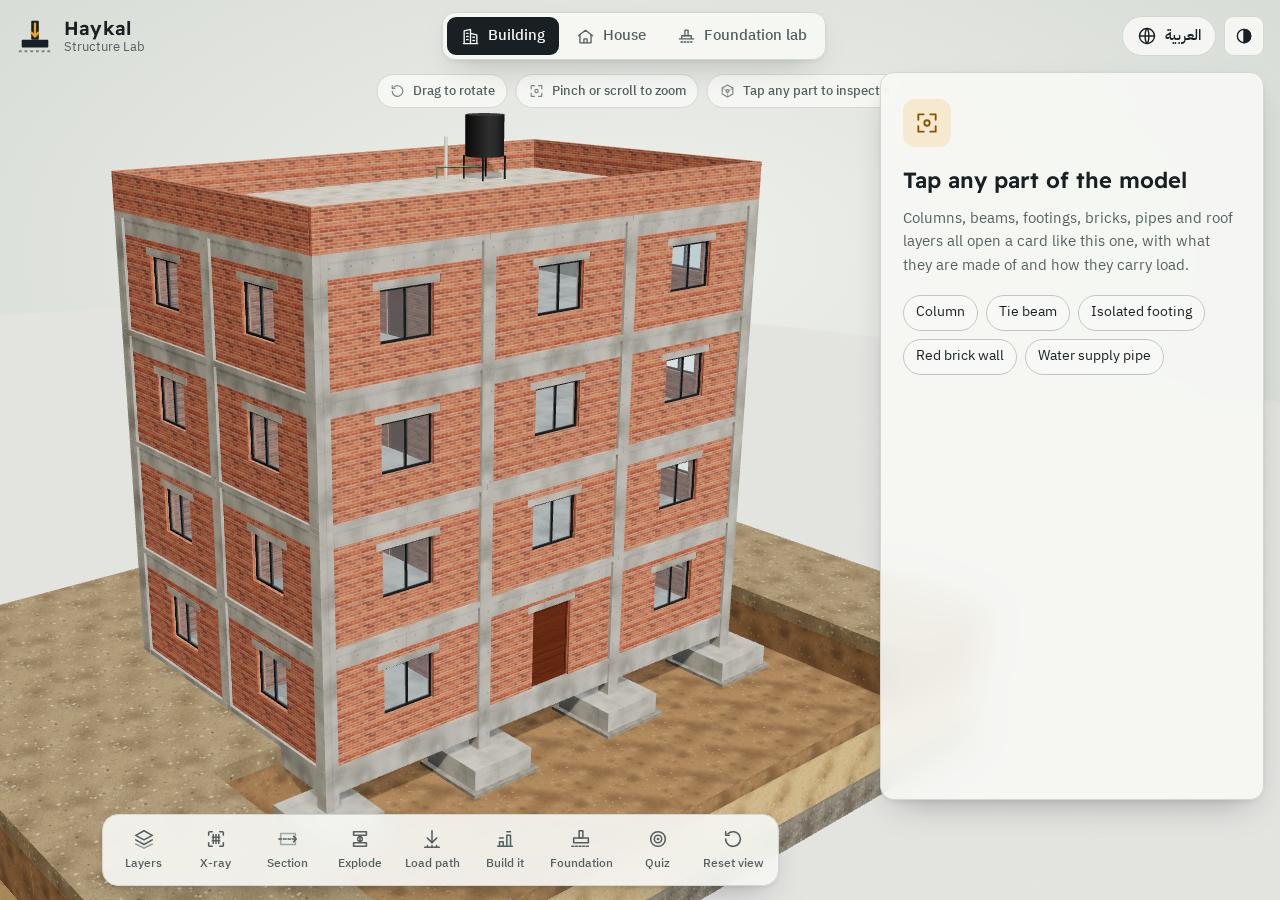
==== index.html @ ce7994f1 "Publish Haykal Structure Lab 1.0 The finished, installable app. Source and build tools are private. " ====
<!doctype html>
<html lang="en" dir="ltr">
<head>
<meta charset="utf-8">
<meta name="viewport" content="width=device-width, initial-scale=1, viewport-fit=cover">
<title>Haykal Structure Lab</title>
<meta name="claude:viewport-fit-sides" content="cover">
<meta name="description" content="Interactive 3D guide to structural elements for civil engineering students, in English and Arabic.">
<!-- Everything loads from this folder, so the app works with no internet. -->
<link rel="manifest" href="manifest.webmanifest">
<meta name="theme-color" content="#192023">
<link rel="icon" type="image/png" href="icons/favicon-64.png">
<link rel="apple-touch-icon" href="icons/apple-touch-icon.png">
<meta name="mobile-web-app-capable" content="yes">
<meta name="apple-mobile-web-app-capable" content="yes">
<meta name="apple-mobile-web-app-status-bar-style" content="black-translucent">
<meta name="apple-mobile-web-app-title" content="Haykal">
<link rel="stylesheet" href="fonts/fonts.css">
<link rel="stylesheet" href="css/app.css">
<script type="importmap">
{ "imports": {
  "three": "./vendor/three/build/three.module.min.js",
  "three/addons/": "./vendor/three/examples/jsm/"
} }
</script>
</head>
<body>
<div id="app" class="app" data-mode="building">
  <div id="stage" class="stage">
    <canvas id="gl" role="img" aria-label="3D model"></canvas>
    <div id="labels" class="labels"></div>
  </div>

  <header class="top">
    <div class="brand">
      <svg class="mark" viewBox="0 0 40 40" aria-hidden="true">
        <rect x="16" y="4" width="8" height="20" rx="1" class="m-col"/>
        <rect x="6" y="24" width="28" height="8" rx="1" class="m-ftg"/>
        <path d="M20 7v13" class="m-arrow"/><path d="m16.5 16.5 3.5 4 3.5-4" class="m-arrow"/>
        <path d="M3 36h34" class="m-soil"/>
      </svg>
      <div class="brand-txt"><strong data-i18n="appName">Haykal</strong><span data-i18n="appSub">Structure Lab</span></div>
    </div>
    <nav class="modes" role="tablist" aria-label="Models">
      <button role="tab" class="mode" data-mode="building" aria-selected="true"><span data-icon="building"></span><span data-i18n="mode.building">Building</span></button>
      <button role="tab" class="mode" data-mode="house" aria-selected="false"><span data-icon="house"></span><span data-i18n="mode.house">House</span></button>
      <button role="tab" class="mode" data-mode="lab" aria-selected="false"><span data-icon="lab"></span><span data-i18n="mode.lab">Foundation lab</span></button>
    </nav>
    <div class="top-actions">
      <button id="installBtn" class="pill-btn install" hidden><span data-icon="download"></span><span data-i18n="install">Install app</span></button>
      <button id="langBtn" class="pill-btn" data-i18n-aria="langLabel"><span data-icon="globe"></span><span data-i18n="langBtn">العربية</span></button>
      <button id="themeBtn" class="icon-btn" data-i18n-aria="themeLabel"><span data-icon="theme"></span></button>
    </div>
  </header>

  <div id="hint" class="hint" aria-hidden="true">
    <span><i data-icon="reset"></i><b data-i18n="hint.drag">Drag to rotate</b></span>
    <span><i data-icon="focus"></i><b data-i18n="hint.zoom">Pinch or scroll to zoom</b></span>
    <span><i data-icon="inside"></i><b data-i18n="hint.tap">Tap any part to inspect it</b></span>
  </div>
  <div id="zoomNote" class="zoomnote" role="status"><span data-icon="xray"></span><span data-i18n="zoomx"></span></div>

  <div id="quizBar" class="quizbar" hidden></div>

  <aside id="inspector" class="panel inspector" aria-live="polite">
    <button id="sheetHandle" class="sheet-handle" aria-label="Expand"><span></span></button>
    <div id="inspBody" class="ins-body"></div>
  </aside>

  <aside id="labPanel" class="panel labpanel" hidden></aside>

  <div id="timeline" class="timeline" hidden>
    <div class="tl-top">
      <span id="tlStep" class="tl-step"></span>
      <button id="tlClose" class="icon-btn" data-i18n-aria="build.close"><span data-icon="close"></span></button>
    </div>
    <p id="tlCap" class="tl-cap"></p>
    <div class="tl-row">
      <button id="tlPrev" class="icon-btn" data-i18n-aria="build.prev"><span data-icon="prev" class="flip"></span></button>
      <button id="tlPlay" class="icon-btn play" data-i18n-aria="build.play"></button>
      <button id="tlNext" class="icon-btn" data-i18n-aria="build.next"><span data-icon="next" class="flip"></span></button>
      <input id="tlRange" class="scrub" type="range" min="0" max="10" step="0.01" value="0" data-i18n-aria="build.scrub">
    </div>
  </div>

  <div id="labSteps" class="labsteps" hidden></div>

  <nav id="dock" class="dock" data-i18n-aria="tool.layers">
    <button data-tool="layers" aria-pressed="false"><span data-icon="layers"></span><span data-i18n="tool.layers">Layers</span></button>
    <button data-tool="xray" aria-pressed="false"><span data-icon="xray"></span><span data-i18n="tool.xray">X-ray</span></button>
    <button data-tool="section" aria-pressed="false"><span data-icon="section"></span><span data-i18n="tool.section">Section</span></button>
    <button data-tool="explode" aria-pressed="false"><span data-icon="explode"></span><span data-i18n="tool.explode">Explode</span></button>
    <button data-tool="loads" aria-pressed="false"><span data-icon="loads"></span><span data-i18n="tool.loads">Load path</span></button>
    <button data-tool="build" aria-pressed="false"><span data-icon="build"></span><span data-i18n="tool.build">Build it</span></button>
    <button data-tool="foundation" aria-pressed="false"><span data-icon="foundation"></span><span data-i18n="tool.foundation">Foundation</span></button>
    <button data-tool="quiz" aria-pressed="false"><span data-icon="quiz"></span><span data-i18n="tool.quiz">Quiz</span></button>
    <button data-tool="reset"><span data-icon="reset"></span><span data-i18n="tool.reset">Reset view</span></button>
  </nav>
  <div id="pop" class="pop" hidden></div>

  <div class="detailbar">
    <button id="detailBack" class="pill-btn"><span data-icon="back" class="flip"></span><span data-i18n="detail.back">Back to model</span></button>
    <h2 id="detailTitle" class="detail-title"></h2>
  </div>
  <div class="detailctl">
    <label for="explodeRange" data-i18n="detail.explode">Pull apart</label>
    <input id="explodeRange" type="range" min="0" max="1" step="0.01" value="0">
    <p data-i18n="detail.hint"></p>
  </div>

  <div id="toast" class="toast" role="status" aria-live="polite"></div>
  <div id="loader" class="loader"><div class="ld-bar"></div><span data-i18n="loading">Building the model</span></div>
</div>
<script type="module" src="js/main.js"></script>
</body>
</html>
---- fonts/fonts.css ----
/* IBM Plex Sans Arabic and Readex Pro, SIL Open Font License. Arabic and Latin subsets only. */
/* arabic */
@font-face {
  font-family: 'IBM Plex Sans Arabic';
  font-style: normal;
  font-weight: 400;
  font-display: swap;
  src: url(files/IBMPlexSansArabic-arabic-0.woff2) format('woff2');
  unicode-range: U+0600-06FF, U+0750-077F, U+0870-0891, U+0897-08E1, U+08E3-08FF, U+200C-200E, U+2010-2011, U+204F, U+2E41, U+FB50-FDFF, U+FE70-FE74, U+FE76-FEFC, U+102E0-102FB, U+10E60-10E7E, U+10EC2-10EC7, U+10EC9-10EEE, U+10EF0-10EFF, U+1EE00-1EE03, U+1EE05-1EE1F, U+1EE21-1EE22, U+1EE24, U+1EE27, U+1EE29-1EE32, U+1EE34-1EE37, U+1EE39, U+1EE3B, U+1EE42, U+1EE47, U+1EE49, U+1EE4B, U+1EE4D-1EE4F, U+1EE51-1EE52, U+1EE54, U+1EE57, U+1EE59, U+1EE5B, U+1EE5D, U+1EE5F, U+1EE61-1EE62, U+1EE64, U+1EE67-1EE6A, U+1EE6C-1EE72, U+1EE74-1EE77, U+1EE79-1EE7C, U+1EE7E, U+1EE80-1EE89, U+1EE8B-1EE9B, U+1EEA1-1EEA3, U+1EEA5-1EEA9, U+1EEAB-1EEBB, U+1EEF0-1EEF1;
}
/* latin */
@font-face {
  font-family: 'IBM Plex Sans Arabic';
  font-style: normal;
  font-weight: 400;
  font-display: swap;
  src: url(files/IBMPlexSansArabic-latin-1.woff2) format('woff2');
  unicode-range: U+0000-00FF, U+0131, U+0152-0153, U+02BB-02BC, U+02C6, U+02DA, U+02DC, U+0304, U+0308, U+0329, U+2000-206F, U+20AC, U+2122, U+2191, U+2193, U+2212, U+2215, U+FEFF, U+FFFD;
}
/* arabic */
@font-face {
  font-family: 'IBM Plex Sans Arabic';
  font-style: normal;
  font-weight: 500;
  font-display: swap;
  src: url(files/IBMPlexSansArabic-arabic-2.woff2) format('woff2');
  unicode-range: U+0600-06FF, U+0750-077F, U+0870-0891, U+0897-08E1, U+08E3-08FF, U+200C-200E, U+2010-2011, U+204F, U+2E41, U+FB50-FDFF, U+FE70-FE74, U+FE76-FEFC, U+102E0-102FB, U+10E60-10E7E, U+10EC2-10EC7, U+10EC9-10EEE, U+10EF0-10EFF, U+1EE00-1EE03, U+1EE05-1EE1F, U+1EE21-1EE22, U+1EE24, U+1EE27, U+1EE29-1EE32, U+1EE34-1EE37, U+1EE39, U+1EE3B, U+1EE42, U+1EE47, U+1EE49, U+1EE4B, U+1EE4D-1EE4F, U+1EE51-1EE52, U+1EE54, U+1EE57, U+1EE59, U+1EE5B, U+1EE5D, U+1EE5F, U+1EE61-1EE62, U+1EE64, U+1EE67-1EE6A, U+1EE6C-1EE72, U+1EE74-1EE77, U+1EE79-1EE7C, U+1EE7E, U+1EE80-1EE89, U+1EE8B-1EE9B, U+1EEA1-1EEA3, U+1EEA5-1EEA9, U+1EEAB-1EEBB, U+1EEF0-1EEF1;
}
/* latin */
@font-face {
  font-family: 'IBM Plex Sans Arabic';
  font-style: normal;
  font-weight: 500;
  font-display: swap;
  src: url(files/IBMPlexSansArabic-latin-3.woff2) format('woff2');
  unicode-range: U+0000-00FF, U+0131, U+0152-0153, U+02BB-02BC, U+02C6, U+02DA, U+02DC, U+0304, U+0308, U+0329, U+2000-206F, U+20AC, U+2122, U+2191, U+2193, U+2212, U+2215, U+FEFF, U+FFFD;
}
/* arabic */
@font-face {
  font-family: 'IBM Plex Sans Arabic';
  font-style: normal;
  font-weight: 600;
  font-display: swap;
  src: url(files/IBMPlexSansArabic-arabic-4.woff2) format('woff2');
  unicode-range: U+0600-06FF, U+0750-077F, U+0870-0891, U+0897-08E1, U+08E3-08FF, U+200C-200E, U+2010-2011, U+204F, U+2E41, U+FB50-FDFF, U+FE70-FE74, U+FE76-FEFC, U+102E0-102FB, U+10E60-10E7E, U+10EC2-10EC7, U+10EC9-10EEE, U+10EF0-10EFF, U+1EE00-1EE03, U+1EE05-1EE1F, U+1EE21-1EE22, U+1EE24, U+1EE27, U+1EE29-1EE32, U+1EE34-1EE37, U+1EE39, U+1EE3B, U+1EE42, U+1EE47, U+1EE49, U+1EE4B, U+1EE4D-1EE4F, U+1EE51-1EE52, U+1EE54, U+1EE57, U+1EE59, U+1EE5B, U+1EE5D, U+1EE5F, U+1EE61-1EE62, U+1EE64, U+1EE67-1EE6A, U+1EE6C-1EE72, U+1EE74-1EE77, U+1EE79-1EE7C, U+1EE7E, U+1EE80-1EE89, U+1EE8B-1EE9B, U+1EEA1-1EEA3, U+1EEA5-1EEA9, U+1EEAB-1EEBB, U+1EEF0-1EEF1;
}
/* latin */
@font-face {
  font-family: 'IBM Plex Sans Arabic';
  font-style: normal;
  font-weight: 600;
  font-display: swap;
  src: url(files/IBMPlexSansArabic-latin-5.woff2) format('woff2');
  unicode-range: U+0000-00FF, U+0131, U+0152-0153, U+02BB-02BC, U+02C6, U+02DA, U+02DC, U+0304, U+0308, U+0329, U+2000-206F, U+20AC, U+2122, U+2191, U+2193, U+2212, U+2215, U+FEFF, U+FFFD;
}
/* arabic */
@font-face {
  font-family: 'Readex Pro';
  font-style: normal;
  font-weight: 400;
  font-display: swap;
  src: url(files/ReadexPro-arabic-6.woff2) format('woff2');
  unicode-range: U+0600-06FF, U+0750-077F, U+0870-0891, U+0897-08E1, U+08E3-08FF, U+200C-200E, U+2010-2011, U+204F, U+2E41, U+FB50-FDFF, U+FE70-FE74, U+FE76-FEFC, U+102E0-102FB, U+10E60-10E7E, U+10EC2-10EC7, U+10EC9-10EEE, U+10EF0-10EFF, U+1EE00-1EE03, U+1EE05-1EE1F, U+1EE21-1EE22, U+1EE24, U+1EE27, U+1EE29-1EE32, U+1EE34-1EE37, U+1EE39, U+1EE3B, U+1EE42, U+1EE47, U+1EE49, U+1EE4B, U+1EE4D-1EE4F, U+1EE51-1EE52, U+1EE54, U+1EE57, U+1EE59, U+1EE5B, U+1EE5D, U+1EE5F, U+1EE61-1EE62, U+1EE64, U+1EE67-1EE6A, U+1EE6C-1EE72, U+1EE74-1EE77, U+1EE79-1EE7C, U+1EE7E, U+1EE80-1EE89, U+1EE8B-1EE9B, U+1EEA1-1EEA3, U+1EEA5-1EEA9, U+1EEAB-1EEBB, U+1EEF0-1EEF1;
}
/* latin */
@font-face {
  font-family: 'Readex Pro';
  font-style: normal;
  font-weight: 400;
  font-display: swap;
  src: url(files/ReadexPro-latin-7.woff2) format('woff2');
  unicode-range: U+0000-00FF, U+0131, U+0152-0153, U+02BB-02BC, U+02C6, U+02DA, U+02DC, U+0304, U+0308, U+0329, U+2000-206F, U+20AC, U+2122, U+2191, U+2193, U+2212, U+2215, U+FEFF, U+FFFD;
}
/* arabic */
@font-face {
  font-family: 'Readex Pro';
  font-style: normal;
  font-weight: 500;
  font-display: swap;
  src: url(files/ReadexPro-arabic-6.woff2) format('woff2');
  unicode-range: U+0600-06FF, U+0750-077F, U+0870-0891, U+0897-08E1, U+08E3-08FF, U+200C-200E, U+2010-2011, U+204F, U+2E41, U+FB50-FDFF, U+FE70-FE74, U+FE76-FEFC, U+102E0-102FB, U+10E60-10E7E, U+10EC2-10EC7, U+10EC9-10EEE, U+10EF0-10EFF, U+1EE00-1EE03, U+1EE05-1EE1F, U+1EE21-1EE22, U+1EE24, U+1EE27, U+1EE29-1EE32, U+1EE34-1EE37, U+1EE39, U+1EE3B, U+1EE42, U+1EE47, U+1EE49, U+1EE4B, U+1EE4D-1EE4F, U+1EE51-1EE52, U+1EE54, U+1EE57, U+1EE59, U+1EE5B, U+1EE5D, U+1EE5F, U+1EE61-1EE62, U+1EE64, U+1EE67-1EE6A, U+1EE6C-1EE72, U+1EE74-1EE77, U+1EE79-1EE7C, U+1EE7E, U+1EE80-1EE89, U+1EE8B-1EE9B, U+1EEA1-1EEA3, U+1EEA5-1EEA9, U+1EEAB-1EEBB, U+1EEF0-1EEF1;
}
/* latin */
@font-face {
  font-family: 'Readex Pro';
  font-style: normal;
  font-weight: 500;
  font-display: swap;
  src: url(files/ReadexPro-latin-7.woff2) format('woff2');
  unicode-range: U+0000-00FF, U+0131, U+0152-0153, U+02BB-02BC, U+02C6, U+02DA, U+02DC, U+0304, U+0308, U+0329, U+2000-206F, U+20AC, U+2122, U+2191, U+2193, U+2212, U+2215, U+FEFF, U+FFFD;
}
/* arabic */
@font-face {
  font-family: 'Readex Pro';
  font-style: normal;
  font-weight: 600;
  font-display: swap;
  src: url(files/ReadexPro-arabic-6.woff2) format('woff2');
  unicode-range: U+0600-06FF, U+0750-077F, U+0870-0891, U+0897-08E1, U+08E3-08FF, U+200C-200E, U+2010-2011, U+204F, U+2E41, U+FB50-FDFF, U+FE70-FE74, U+FE76-FEFC, U+102E0-102FB, U+10E60-10E7E, U+10EC2-10EC7, U+10EC9-10EEE, U+10EF0-10EFF, U+1EE00-1EE03, U+1EE05-1EE1F, U+1EE21-1EE22, U+1EE24, U+1EE27, U+1EE29-1EE32, U+1EE34-1EE37, U+1EE39, U+1EE3B, U+1EE42, U+1EE47, U+1EE49, U+1EE4B, U+1EE4D-1EE4F, U+1EE51-1EE52, U+1EE54, U+1EE57, U+1EE59, U+1EE5B, U+1EE5D, U+1EE5F, U+1EE61-1EE62, U+1EE64, U+1EE67-1EE6A, U+1EE6C-1EE72, U+1EE74-1EE77, U+1EE79-1EE7C, U+1EE7E, U+1EE80-1EE89, U+1EE8B-1EE9B, U+1EEA1-1EEA3, U+1EEA5-1EEA9, U+1EEAB-1EEBB, U+1EEF0-1EEF1;
}
/* latin */
@font-face {
  font-family: 'Readex Pro';
  font-style: normal;
  font-weight: 600;
  font-display: swap;
  src: url(files/ReadexPro-latin-7.woff2) format('woff2');
  unicode-range: U+0000-00FF, U+0131, U+0152-0153, U+02BB-02BC, U+02C6, U+02DA, U+02DC, U+0304, U+0308, U+0329, U+2000-206F, U+20AC, U+2122, U+2191, U+2193, U+2212, U+2215, U+FEFF, U+FFFD;
}
/* arabic */
@font-face {
  font-family: 'Readex Pro';
  font-style: normal;
  font-weight: 700;
  font-display: swap;
  src: url(files/ReadexPro-arabic-6.woff2) format('woff2');
  unicode-range: U+0600-06FF, U+0750-077F, U+0870-0891, U+0897-08E1, U+08E3-08FF, U+200C-200E, U+2010-2011, U+204F, U+2E41, U+FB50-FDFF, U+FE70-FE74, U+FE76-FEFC, U+102E0-102FB, U+10E60-10E7E, U+10EC2-10EC7, U+10EC9-10EEE, U+10EF0-10EFF, U+1EE00-1EE03, U+1EE05-1EE1F, U+1EE21-1EE22, U+1EE24, U+1EE27, U+1EE29-1EE32, U+1EE34-1EE37, U+1EE39, U+1EE3B, U+1EE42, U+1EE47, U+1EE49, U+1EE4B, U+1EE4D-1EE4F, U+1EE51-1EE52, U+1EE54, U+1EE57, U+1EE59, U+1EE5B, U+1EE5D, U+1EE5F, U+1EE61-1EE62, U+1EE64, U+1EE67-1EE6A, U+1EE6C-1EE72, U+1EE74-1EE77, U+1EE79-1EE7C, U+1EE7E, U+1EE80-1EE89, U+1EE8B-1EE9B, U+1EEA1-1EEA3, U+1EEA5-1EEA9, U+1EEAB-1EEBB, U+1EEF0-1EEF1;
}
/* latin */
@font-face {
  font-family: 'Readex Pro';
  font-style: normal;
  font-weight: 700;
  font-display: swap;
  src: url(files/ReadexPro-latin-7.woff2) format('woff2');
  unicode-range: U+0000-00FF, U+0131, U+0152-0153, U+02BB-02BC, U+02C6, U+02DA, U+02DC, U+0304, U+0308, U+0329, U+2000-206F, U+20AC, U+2122, U+2191, U+2193, U+2212, U+2215, U+FEFF, U+FFFD;
}
---- css/app.css ----
/* Layout: full-bleed 3D viewport. Title block top-start, element card on the
   end side like a drawing schedule, tool dock at the bottom. Amber is kept for
   loads and selection only; everything else is concrete greys and ink. */
:root {
  --bg-a: #eef0eb; --bg-b: #cfd4ce;
  --surface: rgba(248, 249, 246, 0.9); --surface-solid: #f8f9f6; --surface-2: #eceeea;
  --ink: #192023; --ink-2: #546060; --ink-3: #7a8584; --line: #d2d7d1; --line-2: #c0c7c1;
  --amber: #f2a516; --amber-ink: #8a5300; --amber-soft: rgba(242, 165, 22, 0.16); --on-amber: #1d1405;
  --ok: #24744a; --ok-bg: #e0f0e6; --bad: #b3261e; --bad-bg: #fbe3df;
  --shadow: 0 14px 34px -16px rgba(22, 32, 35, 0.38), 0 2px 6px -2px rgba(22, 32, 35, 0.12);
  --font-display: 'Readex Pro', 'IBM Plex Sans Arabic', system-ui, sans-serif;
  --font-body: 'IBM Plex Sans Arabic', 'Readex Pro', system-ui, -apple-system, 'Segoe UI', sans-serif;
  --r-panel: 14px; --r-ctl: 9px;
  --insp-w: min(384px, 36vw); --gut: max(16px, env(safe-area-inset-left, 0px));
  --gut-r: max(16px, env(safe-area-inset-right, 0px));
  color-scheme: light;
}
@media (prefers-color-scheme: dark) {
  :root:not([data-theme="light"]) {
    --bg-a: #283035; --bg-b: #101416;
    --surface: rgba(24, 29, 32, 0.9); --surface-solid: #181d20; --surface-2: #222a2e;
    --ink: #e6ebe9; --ink-2: #9ba7a7; --ink-3: #75817f; --line: #2f383c; --line-2: #3d474b;
    --amber: #ffb43d; --amber-ink: #ffc870; --amber-soft: rgba(255, 180, 61, 0.16); --on-amber: #1d1405;
    --ok: #62cc8f; --ok-bg: rgba(98, 204, 143, 0.14); --bad: #ff8070; --bad-bg: rgba(255, 128, 112, 0.14);
    --shadow: 0 16px 40px -16px rgba(0, 0, 0, 0.7), 0 2px 6px -2px rgba(0, 0, 0, 0.4);
    color-scheme: dark;
  }
}
:root[data-theme="dark"] {
  --bg-a: #283035; --bg-b: #101416;
  --surface: rgba(24, 29, 32, 0.9); --surface-solid: #181d20; --surface-2: #222a2e;
  --ink: #e6ebe9; --ink-2: #9ba7a7; --ink-3: #75817f; --line: #2f383c; --line-2: #3d474b;
  --amber: #ffb43d; --amber-ink: #ffc870; --amber-soft: rgba(255, 180, 61, 0.16); --on-amber: #1d1405;
  --ok: #62cc8f; --ok-bg: rgba(98, 204, 143, 0.14); --bad: #ff8070; --bad-bg: rgba(255, 128, 112, 0.14);
  --shadow: 0 16px 40px -16px rgba(0, 0, 0, 0.7), 0 2px 6px -2px rgba(0, 0, 0, 0.4);
  color-scheme: dark;
}

*, *::before, *::after { box-sizing: border-box; }
html, body { height: 100%; margin: 0; }
body { background: var(--bg-b); color: var(--ink); font: 15px/1.55 var(--font-body); overflow: hidden; -webkit-font-smoothing: antialiased; }
[dir="rtl"] body { line-height: 1.7; }
button, input { font: inherit; color: inherit; }
button { cursor: pointer; }
:focus-visible { outline: 2px solid var(--amber); outline-offset: 2px; }
[hidden] { display: none !important; }
.ic { width: 20px; height: 20px; flex: none; display: block; }
[dir="rtl"] .flip .ic, [dir="rtl"] .ic.flip { transform: scaleX(-1); }

.app { position: relative; height: 100%; overflow: hidden; }
.stage { position: absolute; inset: 0; background: radial-gradient(120% 90% at 50% 28%, var(--bg-a), var(--bg-b) 75%); }
#gl { display: block; width: 100%; height: 100%; touch-action: none; outline: none; }
.labels { position: absolute; inset: 0; pointer-events: none; }

/* ---------- shared controls ---------- */
.panel {
  background: var(--surface); border: 1px solid var(--line); border-radius: var(--r-panel); box-shadow: var(--shadow);
  -webkit-backdrop-filter: blur(16px) saturate(1.2); backdrop-filter: blur(16px) saturate(1.2);
}
.icon-btn {
  display: inline-grid; place-items: center; width: 40px; height: 40px; border-radius: var(--r-ctl);
  border: 1px solid var(--line); background: var(--surface); color: var(--ink); transition: background .15s, border-color .15s;
}
.icon-btn:hover { background: var(--surface-2); border-color: var(--line-2); }
.icon-btn:disabled { opacity: .4; cursor: default; }
.pill-btn {
  display: inline-flex; align-items: center; gap: 8px; height: 40px; padding: 0 14px; border-radius: 999px;
  border: 1px solid var(--line); background: var(--surface); font-weight: 500; transition: background .15s;
}
.pill-btn:hover { background: var(--surface-2); }
.btn {
  display: inline-flex; align-items: center; gap: 8px; min-height: 40px; padding: 0 14px; border-radius: var(--r-ctl);
  border: 1px solid var(--line-2); background: transparent; font-weight: 500; transition: background .15s, transform .1s;
}
.btn:hover { background: var(--surface-2); }
.btn:active { transform: translateY(1px); }
.btn.primary { background: var(--amber); border-color: var(--amber); color: var(--on-amber); }
.btn.primary:hover { filter: brightness(1.05); }
.btn .ic { width: 18px; height: 18px; }
.chip {
  display: inline-flex; align-items: baseline; gap: 6px; min-height: 36px; padding: 6px 12px; border-radius: 999px;
  border: 1px solid var(--line-2); background: var(--surface-solid); font-size: 13.5px; transition: background .15s, border-color .15s;
}
.chip small { color: var(--ink-3); font-variant-numeric: tabular-nums; }
.chip:hover { border-color: var(--ink-3); }
.chip.on { background: var(--ink); color: var(--surface-solid); border-color: var(--ink); }
.chip.on small { color: inherit; opacity: .7; }
.seg { display: flex; padding: 3px; gap: 3px; border-radius: 11px; background: var(--surface-2); border: 1px solid var(--line); }
.seg button { flex: 1; min-height: 36px; padding: 0 10px; border: 0; border-radius: 8px; background: transparent; font-size: 13.5px; font-weight: 500; color: var(--ink-2); }
.seg button[aria-checked="true"] { background: var(--surface-solid); color: var(--ink); box-shadow: 0 1px 3px rgba(0,0,0,.14); }

input[type="range"] { -webkit-appearance: none; appearance: none; width: 100%; height: 28px; background: transparent; cursor: pointer; }
input[type="range"]::-webkit-slider-runnable-track { height: 4px; border-radius: 4px; background: var(--line-2); }
input[type="range"]::-moz-range-track { height: 4px; border-radius: 4px; background: var(--line-2); }
input[type="range"]::-webkit-slider-thumb { -webkit-appearance: none; width: 20px; height: 20px; margin-top: -8px; border-radius: 50%; background: var(--surface-solid); border: 2px solid var(--ink); box-shadow: 0 1px 4px rgba(0,0,0,.25); }
input[type="range"]::-moz-range-thumb { width: 16px; height: 16px; border-radius: 50%; background: var(--surface-solid); border: 2px solid var(--ink); }
input[type="range"]:disabled { opacity: .35; cursor: default; }

/* ---------- header ---------- */
.top {
  position: absolute; top: 0; inset-inline: 0; z-index: 20; display: flex; align-items: center; gap: 14px;
  padding-block: 12px; padding-left: var(--gut); padding-right: var(--gut-r); pointer-events: none;
}
.top > * { pointer-events: auto; }
.brand { display: flex; align-items: center; gap: 10px; min-width: 0; }
.mark { width: 38px; height: 38px; flex: none; }
.mark .m-col, .mark .m-ftg { fill: var(--ink); }
.mark .m-arrow { stroke: var(--amber); stroke-width: 2.4; fill: none; stroke-linecap: round; stroke-linejoin: round; }
.mark .m-soil { stroke: var(--ink-3); stroke-width: 2; stroke-dasharray: 3 3; }
.brand-txt { display: flex; flex-direction: column; line-height: 1.15; }
.brand-txt strong { font-family: var(--font-display); font-weight: 600; font-size: 19px; letter-spacing: .01em; }
.brand-txt span { font-size: 12.5px; color: var(--ink-2); }
.modes {
  margin-inline: auto; display: flex; gap: 3px; padding: 4px; border-radius: 13px;
  background: var(--surface); border: 1px solid var(--line); box-shadow: var(--shadow);
  -webkit-backdrop-filter: blur(14px); backdrop-filter: blur(14px);
}
.mode { display: inline-flex; align-items: center; gap: 8px; height: 38px; padding: 0 14px; border: 0; border-radius: 9px; background: transparent; color: var(--ink-2); font-weight: 500; white-space: nowrap; transition: background .15s, color .15s; }
.mode:hover { color: var(--ink); }
.mode[aria-selected="true"] { background: var(--ink); color: var(--surface-solid); }
.mode .ic { width: 19px; height: 19px; }
.top-actions { display: flex; gap: 8px; align-items: center; }
.pill-btn.install { background: var(--amber); border-color: var(--amber); color: var(--on-amber); }
.pill-btn.install:hover { background: var(--amber); filter: brightness(1.06); }
@media (max-width: 520px) { .pill-btn.install span:last-child { display: none; } .pill-btn.install { padding: 0 11px; } }

/* ---------- hints ---------- */
.hint {
  position: absolute; top: 74px; left: 50%; transform: translateX(-50%); z-index: 5; display: flex; gap: 8px; flex-wrap: wrap; justify-content: center;
  pointer-events: none; transition: opacity .6s, transform .6s; width: max-content; max-width: calc(100% - 32px);
}
.hint span { display: inline-flex; align-items: center; gap: 7px; padding: 6px 12px; border-radius: 999px; background: var(--surface); border: 1px solid var(--line); font-size: 13px; color: var(--ink-2); }
.hint i { display: contents; }
.hint .ic { width: 16px; height: 16px; color: var(--ink-3); }
.hint b { font-weight: 500; }
.hint.gone { opacity: 0; transform: translate(-50%, -6px); }
.zoomnote {
  position: absolute; top: 74px; left: 50%; transform: translate(-50%, -6px); z-index: 6; display: flex; align-items: center; gap: 8px;
  padding: 8px 14px; border-radius: 999px; background: var(--ink); color: var(--surface-solid); font-size: 13.5px; opacity: 0; pointer-events: none;
  transition: opacity .3s, transform .3s; max-width: calc(100% - 32px);
}
.zoomnote .ic { width: 17px; height: 17px; color: var(--amber); }
.zoomnote.show { opacity: 1; transform: translate(-50%, 0); }

/* ---------- inspector ---------- */
.inspector {
  position: absolute; z-index: 15; top: 72px; bottom: 100px; inset-inline-end: var(--gut-r); width: var(--insp-w);
  display: flex; flex-direction: column; overflow: hidden;
}
[dir="rtl"] .inspector { inset-inline-end: var(--gut); }
.sheet-handle { display: none; }
.ins-body { display: flex; flex-direction: column; min-height: 0; flex: 1; }
.ins-head { padding: 16px 18px 14px; border-bottom: 1px solid var(--line); }
.tagrow { display: flex; align-items: center; gap: 10px; }
.rtag {
  position: relative; display: inline-flex; align-items: center; height: 26px; padding-inline: 20px 10px; border-radius: 4px 7px 7px 4px;
  background: var(--amber); color: var(--on-amber); font-weight: 600; font-size: 13px; letter-spacing: .02em; font-variant-numeric: tabular-nums;
  direction: ltr; unicode-bidi: isolate;
}
.rtag::before { content: ""; position: absolute; left: 7px; top: 50%; width: 6px; height: 6px; margin-top: -3px; border-radius: 50%; background: var(--surface-solid); box-shadow: inset 0 0 0 1.5px rgba(0,0,0,.25); }
.cat { font-size: 13px; color: var(--ink-2); }
.ins-close { margin-inline-start: auto; width: 34px; height: 34px; }
.ins-head h2 { margin: 10px 0 12px; font-family: var(--font-display); font-weight: 600; font-size: 26px; line-height: 1.15; text-wrap: balance; }
.titleblock { display: grid; grid-template-columns: 1fr 1fr; margin: 0 0 14px; border: 1px solid var(--line-2); border-radius: 8px; overflow: hidden; }
.titleblock div { padding: 7px 10px; border-bottom: 1px solid var(--line); min-width: 0; }
.titleblock div:nth-child(odd) { border-inline-end: 1px solid var(--line); }
.titleblock div:nth-last-child(-n+2):nth-child(odd), .titleblock div:last-child { border-bottom: 0; }
.titleblock dt { font-size: 11.5px; color: var(--ink-3); }
.titleblock dd { margin: 1px 0 0; font-weight: 500; font-size: 14px; font-variant-numeric: tabular-nums; overflow-wrap: anywhere; unicode-bidi: plaintext; text-align: left; }
[dir="rtl"] .titleblock dd { text-align: right; }
.nums dd, .tl-step, .qz-score { unicode-bidi: plaintext; }
.ins-actions { display: flex; gap: 8px; flex-wrap: wrap; }
.ins-scroll { overflow-y: auto; padding: 16px 18px 20px; display: flex; flex-direction: column; gap: 18px; overscroll-behavior: contain; }
.sum { margin: 0; font-size: 15.5px; max-width: 62ch; }
.ins-scroll h3 { margin: 0 0 8px; font-family: var(--font-display); font-size: 14px; font-weight: 600; color: var(--ink); display: flex; align-items: center; gap: 7px; }
.made { list-style: none; margin: 0; padding: 0; display: flex; flex-direction: column; gap: 10px; }
.made li { display: grid; grid-template-columns: 14px 1fr; gap: 10px; align-items: start; }
.sw { width: 14px; height: 14px; margin-top: 4px; border-radius: 3px; background: var(--sw); box-shadow: inset 0 0 0 1px rgba(0,0,0,.18); }
.made b { display: block; font-weight: 600; font-size: 14.5px; }
.made span { display: block; font-size: 13.5px; color: var(--ink-2); }
.nums { margin: 0; display: grid; grid-template-columns: 1fr; border-top: 1px solid var(--line); }
.nums div { display: flex; justify-content: space-between; gap: 12px; padding: 7px 0; border-bottom: 1px solid var(--line); }
.nums dt { color: var(--ink-2); font-size: 13.5px; }
.nums dd { margin: 0; font-weight: 500; font-size: 13.5px; text-align: right; font-variant-numeric: tabular-nums; }
[dir="rtl"] .nums dd { text-align: left; }
.loadsec p { margin: 0; padding: 10px 12px; border-radius: 8px; background: var(--amber-soft); font-size: 14px; }
.mistake p { margin: 0; padding: 10px 12px; border-radius: 8px; background: var(--bad-bg); border-inline-start: 3px solid var(--bad); font-size: 14px; }
.mistake h3 .ic { width: 17px; height: 17px; color: var(--bad); }
.ins-empty { padding: 26px 22px; display: flex; flex-direction: column; gap: 10px; overflow-y: auto; }
.ins-empty h2 { margin: 6px 0 0; font-family: var(--font-display); font-weight: 600; font-size: 22px; text-wrap: balance; }
.ins-empty p { margin: 0; color: var(--ink-2); }
.empty-mark { width: 48px; height: 48px; border-radius: 12px; display: grid; place-items: center; background: var(--amber-soft); color: var(--amber-ink); }
.empty-mark .ic { width: 26px; height: 26px; }
.legend { list-style: none; margin: 8px 0 0; padding: 0; display: flex; flex-wrap: wrap; gap: 8px; }

/* ---------- dock ---------- */
.dock {
  position: absolute; z-index: 18; bottom: max(14px, calc(env(safe-area-inset-bottom, 0px) + 8px));
  inset-inline-start: var(--gut); inset-inline-end: calc(var(--insp-w) + 32px); width: fit-content; max-width: calc(100% - var(--insp-w) - 48px); margin-inline: auto;
  display: flex; gap: 2px; padding: 6px; overflow-x: auto; scrollbar-width: none;
  background: var(--surface); border: 1px solid var(--line); border-radius: 16px; box-shadow: var(--shadow);
  -webkit-backdrop-filter: blur(16px); backdrop-filter: blur(16px);
}
.dock::-webkit-scrollbar { display: none; }
.dock button {
  flex: none; display: flex; flex-direction: column; align-items: center; justify-content: center; gap: 4px; min-width: 70px; height: 58px; padding: 4px 8px;
  border: 0; border-radius: 11px; background: transparent; color: var(--ink-2); font-size: 12px; font-weight: 500; white-space: nowrap; transition: background .15s, color .15s;
}
.dock button:hover { background: var(--surface-2); color: var(--ink); }
.dock button[aria-pressed="true"] { background: var(--amber-soft); color: var(--ink); }
.dock button[aria-pressed="true"] .ic { color: var(--amber-ink); }
.dock .ic { width: 22px; height: 22px; }

.pop { position: fixed; z-index: 40; width: 270px; max-width: calc(100vw - 24px); padding: 14px; display: flex; flex-direction: column; gap: 12px; }
.pop { background: var(--surface-solid); border: 1px solid var(--line); border-radius: var(--r-panel); box-shadow: var(--shadow); }
.pop h3 { margin: 0; font-family: var(--font-display); font-size: 15px; font-weight: 600; }
.checks, .radios { display: flex; flex-direction: column; gap: 2px; }
.check, .radio { display: flex; align-items: center; gap: 10px; min-height: 40px; padding: 4px 6px; border-radius: 8px; cursor: pointer; position: relative; }
.check:hover, .radio:hover { background: var(--surface-2); }
.check input, .radio input { position: absolute; opacity: 0; pointer-events: none; }
.check .box { width: 20px; height: 20px; border-radius: 5px; border: 1.5px solid var(--ink-3); flex: none; display: grid; place-items: center; transition: background .15s; }
.check input:checked + .box { background: var(--ink); border-color: var(--ink); }
.check input:checked + .box::after { content: ""; width: 10px; height: 6px; border: 2px solid var(--surface-solid); border-top: 0; border-right: 0; transform: rotate(-45deg) translate(1px, -1px); }
.check input:focus-visible + .box, .radio input:focus-visible + .dot { outline: 2px solid var(--amber); outline-offset: 2px; }
.check.small { min-height: 36px; font-size: 13px; }
.radio { align-items: flex-start; padding-block: 8px; }
.radio .dot { width: 20px; height: 20px; border-radius: 50%; border: 1.5px solid var(--ink-3); flex: none; margin-top: 2px; display: grid; place-items: center; }
.radio input:checked + .dot { border-color: var(--ink); }
.radio input:checked + .dot::after { content: ""; width: 10px; height: 10px; border-radius: 50%; background: var(--amber); }
.radio b { display: block; font-weight: 600; font-size: 14px; }
.radio small { display: block; color: var(--ink-2); font-size: 12.5px; line-height: 1.4; }
.range { display: flex; flex-direction: column; gap: 2px; font-size: 13px; color: var(--ink-2); }
.range.dim { opacity: .6; }

/* ---------- timeline ---------- */
.timeline {
  position: absolute; z-index: 17; top: 72px;
  inset-inline-start: var(--gut); inset-inline-end: calc(var(--insp-w) + 32px); margin-inline: auto; width: min(560px, calc(100% - var(--insp-w) - 48px));
  padding: 12px 14px 10px; background: var(--surface-solid); border: 1px solid var(--line); border-radius: var(--r-panel); box-shadow: var(--shadow);
}
.tl-top { display: flex; align-items: center; justify-content: space-between; }
.tl-top .icon-btn { width: 32px; height: 32px; }
.tl-step { font-size: 12.5px; color: var(--ink-2); font-variant-numeric: tabular-nums; }
.tl-cap { margin: 2px 0 8px; font-family: var(--font-display); font-weight: 600; font-size: 17px; line-height: 1.3; min-height: 2.6em; text-wrap: balance; }
.tl-row { display: flex; align-items: center; gap: 6px; }
.tl-row .icon-btn { width: 38px; height: 38px; }
.tl-row .play { background: var(--ink); color: var(--surface-solid); border-color: var(--ink); }
.tl-row .play:hover { background: var(--ink); filter: brightness(1.15); }
.scrub { flex: 1; margin-inline-start: 6px; }
.scrub::-webkit-slider-runnable-track { background: linear-gradient(90deg, var(--amber) var(--p, 0%), var(--line-2) var(--p, 0%)); }
[dir="rtl"] .scrub::-webkit-slider-runnable-track { background: linear-gradient(270deg, var(--amber) var(--p, 0%), var(--line-2) var(--p, 0%)); }

/* ---------- quiz ---------- */
.quizbar {
  position: absolute; z-index: 19; top: 72px; left: 50%; transform: translateX(-50%); display: flex; align-items: center; gap: 14px; flex-wrap: wrap; justify-content: center;
  padding: 8px 8px 8px 16px; width: max-content; max-width: calc(100% - 32px);
  background: var(--ink); color: var(--surface-solid); border-radius: 14px; box-shadow: var(--shadow);
}
[dir="rtl"] .quizbar { padding: 8px 16px 8px 8px; }
.qz-q { font-size: 16px; }
.qz-q b { font-family: var(--font-display); font-weight: 600; color: var(--amber); }
.qz-act { display: flex; align-items: center; gap: 8px; }
.qz-score { font-variant-numeric: tabular-nums; font-size: 13px; opacity: .8; padding-inline: 6px; }
.quizbar .btn { border-color: rgba(255,255,255,.25); color: inherit; min-height: 36px; }
.quizbar .btn.primary { color: var(--on-amber); }
.quizbar .icon-btn { background: transparent; color: inherit; border-color: rgba(255,255,255,.25); width: 36px; height: 36px; }
.app.quiz-on .hint, .app.quiz-on .zoomnote { display: none; }

/* ---------- 3D labels ---------- */
.seltag {
  display: flex; align-items: center; gap: 8px; padding: 5px 10px; border-radius: 8px; margin-top: -26px;
  background: var(--ink); color: var(--surface-solid); font-size: 13px; white-space: nowrap; pointer-events: none; box-shadow: var(--shadow);
}
.seltag b { color: var(--amber); font-weight: 600; direction: ltr; unicode-bidi: isolate; }
.tag3d { width: 11px; height: 11px; pointer-events: none; }
.tag3d i { position: absolute; inset: 0; border-radius: 50%; background: var(--amber); box-shadow: 0 0 0 3px rgba(242,165,22,.3), 0 0 0 1px rgba(0,0,0,.35); }
.tag3d span {
  position: absolute; top: 50%; left: 20px; transform: translateY(-50%); white-space: nowrap; max-width: 46vw; overflow: hidden; text-overflow: ellipsis;
  padding: 4px 9px; border-radius: 7px; font-size: 12.5px; font-weight: 500; background: var(--surface-solid); color: var(--ink); border: 1px solid var(--line-2); box-shadow: 0 4px 12px -6px rgba(0,0,0,.35);
}
.tag3d span::before { content: ""; position: absolute; top: 50%; right: 100%; width: 10px; height: 1.5px; background: var(--amber); }
[dir="rtl"] .tag3d span { left: auto; right: 20px; }
[dir="rtl"] .tag3d span::before { right: auto; left: 100%; }
.tag3d.warn span { background: var(--bad); color: #fff; border-color: var(--bad); }
.tag3d.dim, .tag3d.load { width: auto; height: auto; }
.tag3d.dim i, .tag3d.load i { display: none; }
.tag3d.dim span { position: static; transform: none; display: block; font-variant-numeric: tabular-nums; direction: ltr; background: var(--surface); }
.tag3d.dim span::before, .tag3d.load span::before { display: none; }
.tag3d.load span { position: static; transform: none; display: block; direction: ltr; background: var(--amber); color: var(--on-amber); border-color: var(--amber); font-size: 15px; font-weight: 600; padding: 5px 12px; }

/* ---------- detail studio ---------- */
.detailbar, .detailctl { display: none; }
.app.in-detail .top, .app.in-detail .dock, .app.in-detail .hint, .app.in-detail .zoomnote, .app.in-detail .timeline,
.app.in-detail .quizbar, .app.in-detail .labsteps, .app.in-detail .labpanel { display: none !important; }
.app.in-detail .detailbar {
  display: flex; align-items: center; gap: 14px; position: absolute; z-index: 20; top: 0; inset-inline: 0;
  padding-block: 12px; padding-left: var(--gut); padding-right: var(--gut-r); pointer-events: none;
}
.detailbar > * { pointer-events: auto; }
.detail-title { margin: 0; font-family: var(--font-display); font-weight: 600; font-size: 22px; text-wrap: balance; }
.app.in-detail .detailctl {
  display: flex; flex-direction: column; gap: 2px; position: absolute; z-index: 18; bottom: max(16px, calc(env(safe-area-inset-bottom, 0px) + 10px));
  inset-inline-start: var(--gut); inset-inline-end: calc(var(--insp-w) + 32px); margin-inline: auto; width: min(420px, calc(100% - var(--insp-w) - 48px));
  padding: 12px 16px; background: var(--surface-solid); border: 1px solid var(--line); border-radius: var(--r-panel); box-shadow: var(--shadow);
}
.detailctl label { font-weight: 600; font-family: var(--font-display); font-size: 14px; }
.detailctl p { margin: 0; font-size: 12.5px; color: var(--ink-2); }
.app.in-detail .inspector .ins-actions [data-act="inside"] { display: none; }

/* ---------- foundation lab ---------- */
.app[data-mode="lab"] .inspector, .app[data-mode="lab"] .dock, .app[data-mode="lab"] .hint { display: none; }
.labpanel {
  position: absolute; z-index: 15; top: 72px; bottom: 16px; inset-inline-end: var(--gut-r); width: var(--insp-w);
  display: flex; flex-direction: column; overflow: hidden;
}
[dir="rtl"] .labpanel { inset-inline-end: var(--gut); }
.lab-head { padding: 16px 18px 12px; border-bottom: 1px solid var(--line); display: flex; flex-direction: column; gap: 10px; }
.lab-head h2 { margin: 0; font-family: var(--font-display); font-weight: 600; font-size: 22px; }
.lab-scroll { overflow-y: auto; padding: 14px 18px 18px; display: flex; flex-direction: column; gap: 16px; overscroll-behavior: contain; }
.fields { display: flex; flex-direction: column; gap: 6px; }
.field { display: grid; grid-template-columns: 1fr auto; align-items: center; column-gap: 10px; }
.field .f-l { font-size: 13.5px; color: var(--ink-2); }
.field output { font-weight: 600; font-size: 14px; font-variant-numeric: tabular-nums; direction: ltr; unicode-bidi: isolate; }
.field input[type="range"] { grid-column: 1 / -1; }
.field .chips { grid-column: 1 / -1; display: flex; flex-wrap: wrap; gap: 6px; margin: 4px 0 6px; }
.results { border: 1px solid var(--line-2); border-radius: 10px; padding: 12px 14px; display: flex; flex-direction: column; gap: 6px; }
.results h3 { margin: 4px 0 0; font-family: var(--font-display); font-size: 14px; font-weight: 600; }
.results dl { margin: 0; display: flex; flex-direction: column; }
.rrow { display: flex; justify-content: space-between; align-items: center; gap: 10px; padding: 6px 0; border-bottom: 1px solid var(--line); flex-wrap: wrap; }
.rrow:last-child { border-bottom: 0; }
.rrow dt { font-size: 13.5px; color: var(--ink-2); }
.rrow dd { margin: 0; display: flex; align-items: center; gap: 8px; font-size: 13.5px; font-weight: 500; font-variant-numeric: tabular-nums; direction: ltr; }
.pill { display: inline-flex; align-items: center; gap: 4px; padding: 2px 8px 2px 6px; border-radius: 999px; font-size: 12px; font-weight: 600; white-space: nowrap; }
.pill .ic { width: 14px; height: 14px; }
.pill.ok { background: var(--ok-bg); color: var(--ok); }
.pill.bad { background: var(--bad-bg); color: var(--bad); }
.labpanel.all-ok .results { border-color: var(--ok); }
.note { margin: 0; font-size: 12.5px; color: var(--ink-3); }
.labsteps {
  position: absolute; z-index: 18; bottom: max(14px, calc(env(safe-area-inset-bottom, 0px) + 8px));
  inset-inline-start: var(--gut); inset-inline-end: calc(var(--insp-w) + 32px); margin-inline: auto; width: min(620px, calc(100% - var(--insp-w) - 48px));
  padding: 12px 14px; background: var(--surface-solid); border: 1px solid var(--line); border-radius: var(--r-panel); box-shadow: var(--shadow);
  display: flex; flex-direction: column; gap: 8px;
}
.ls-cap b { display: block; font-family: var(--font-display); font-weight: 600; font-size: 16px; }
.ls-cap span { display: block; font-size: 13.5px; color: var(--ink-2); }
.ls-row { display: flex; align-items: center; gap: 8px; flex-wrap: wrap; }
.ls-dots { list-style: none; margin: 0; padding: 0; display: flex; gap: 4px; flex: 1; }
.ls-dots li { flex: 1; }
.ls-dots button { width: 100%; height: 34px; border-radius: 8px; border: 1px solid var(--line-2); background: transparent; font-size: 13px; font-weight: 600; font-variant-numeric: tabular-nums; color: var(--ink-2); }
.ls-dots button.done { background: var(--surface-2); color: var(--ink); }
.ls-dots button.on { background: var(--ink); border-color: var(--ink); color: var(--surface-solid); }
.ls-row .icon-btn { width: 36px; height: 36px; }

/* ---------- toast, loader ---------- */
.toast {
  position: absolute; z-index: 50; top: 124px; left: 50%; transform: translate(-50%, -8px); max-width: calc(100% - 32px); width: max-content;
  padding: 10px 16px; border-radius: 12px; background: var(--ink); color: var(--surface-solid); font-size: 14px; box-shadow: var(--shadow);
  opacity: 0; pointer-events: none; transition: opacity .25s, transform .25s;
}
.toast.show { opacity: 1; transform: translate(-50%, 0); }
.toast.ok { background: var(--ok); color: #fff; }
.toast.bad { background: var(--bad); color: #fff; }
.loader {
  position: absolute; inset: 0; z-index: 100; display: grid; place-content: center; justify-items: center; gap: 14px;
  background: var(--bg-b); color: var(--ink-2); transition: opacity .5s; font-size: 14px;
}
.ld-bar { width: 160px; height: 3px; border-radius: 3px; background: var(--line-2); overflow: hidden; position: relative; }
.ld-bar::after { content: ""; position: absolute; inset: 0; width: 40%; background: var(--amber); animation: ld 1.1s ease-in-out infinite; }
@keyframes ld { from { transform: translateX(-100%); } to { transform: translateX(260%); } }
.loader.done { opacity: 0; pointer-events: none; }

/* ---------- tablets and phones ---------- */
@media (max-width: 1080px) { .mode { padding: 0 10px; } .brand-txt span { display: none; } }
@media (max-width: 820px) {
  :root { --insp-w: 0px; }
  .top { flex-wrap: wrap; row-gap: 10px; padding-block: 10px; }
  .brand { flex: 1; }
  .modes { order: 3; width: 100%; margin: 0; }
  .mode { flex: 1; justify-content: center; padding: 0 6px; font-size: 13.5px; gap: 6px; }
  .hint, .zoomnote, .quizbar { top: 118px; }
  .toast { top: 168px; }
  .hint span:nth-child(2) { display: none; }
  .dock {
    inset-inline: 0; bottom: 0; width: auto; max-width: none; margin: 0; border-radius: 16px 16px 0 0; border-bottom: 0;
    padding: 6px max(8px, env(safe-area-inset-right, 0px)) calc(6px + env(safe-area-inset-bottom, 0px)) max(8px, env(safe-area-inset-left, 0px));
  }
  .dock button { min-width: 66px; }
  .inspector {
    top: auto; inset-inline: 0; bottom: calc(71px + env(safe-area-inset-bottom, 0px)); width: auto; max-height: 50%;
    border-radius: 18px 18px 0 0; border-bottom: 0; transform: translateY(calc(100% + 80px)); transition: transform .35s cubic-bezier(.2,.8,.2,1), max-height .35s;
  }
  [dir="rtl"] .inspector { inset-inline-end: 0; }
  .app.has-sel .inspector { transform: none; }
  .inspector.expanded { max-height: calc(100% - 140px); }
  .sheet-handle { display: grid; place-items: center; width: 100%; height: 22px; border: 0; background: transparent; flex: none; }
  .sheet-handle span { width: 42px; height: 4px; border-radius: 4px; background: var(--line-2); }
  .ins-head { padding-top: 4px; }
  .ins-head h2 { font-size: 22px; margin: 6px 0 10px; }
  .timeline { inset-inline: 12px; width: auto; top: 112px; padding: 10px 12px 8px; }
  .tl-cap { font-size: 15px; min-height: 0; }
  .app.has-sel .timeline { display: none; }
  .labpanel { top: auto; bottom: calc(108px + env(safe-area-inset-bottom, 0px)); inset-inline: 0; width: auto; max-height: 36%; border-radius: 18px 18px 0 0; border-bottom: 0; }
  .lab-head { padding: 10px 14px 8px; gap: 8px; }
  .lab-head h2 { font-size: 17px; }
  .lab-scroll { padding: 10px 14px 14px; }
  .labsteps { padding-top: 8px; gap: 6px; }
  .ls-cap b { font-size: 14.5px; }
  .ls-dots button { height: 32px; }
  [dir="rtl"] .labpanel { inset-inline-end: 0; }
  .labsteps { inset-inline: 0; width: auto; bottom: 0; border-radius: 0; border-inline: 0; border-bottom: 0; padding-bottom: calc(10px + env(safe-area-inset-bottom, 0px)); }
  .ls-cap span { display: none; }
  .app.in-detail .detailctl { inset-inline: 12px; width: auto; }
  .app.in-detail .inspector { display: none; }
  .detail-title { font-size: 18px; }
}
@media (max-width: 420px) {
  .pill-btn span:last-child { display: none; }
  .pill-btn { padding: 0 10px; }
  .mode .ic { display: none; }
}
@media (prefers-reduced-motion: reduce) {
  *, *::before, *::after { transition-duration: 0s !important; animation-duration: 0s !important; }
}
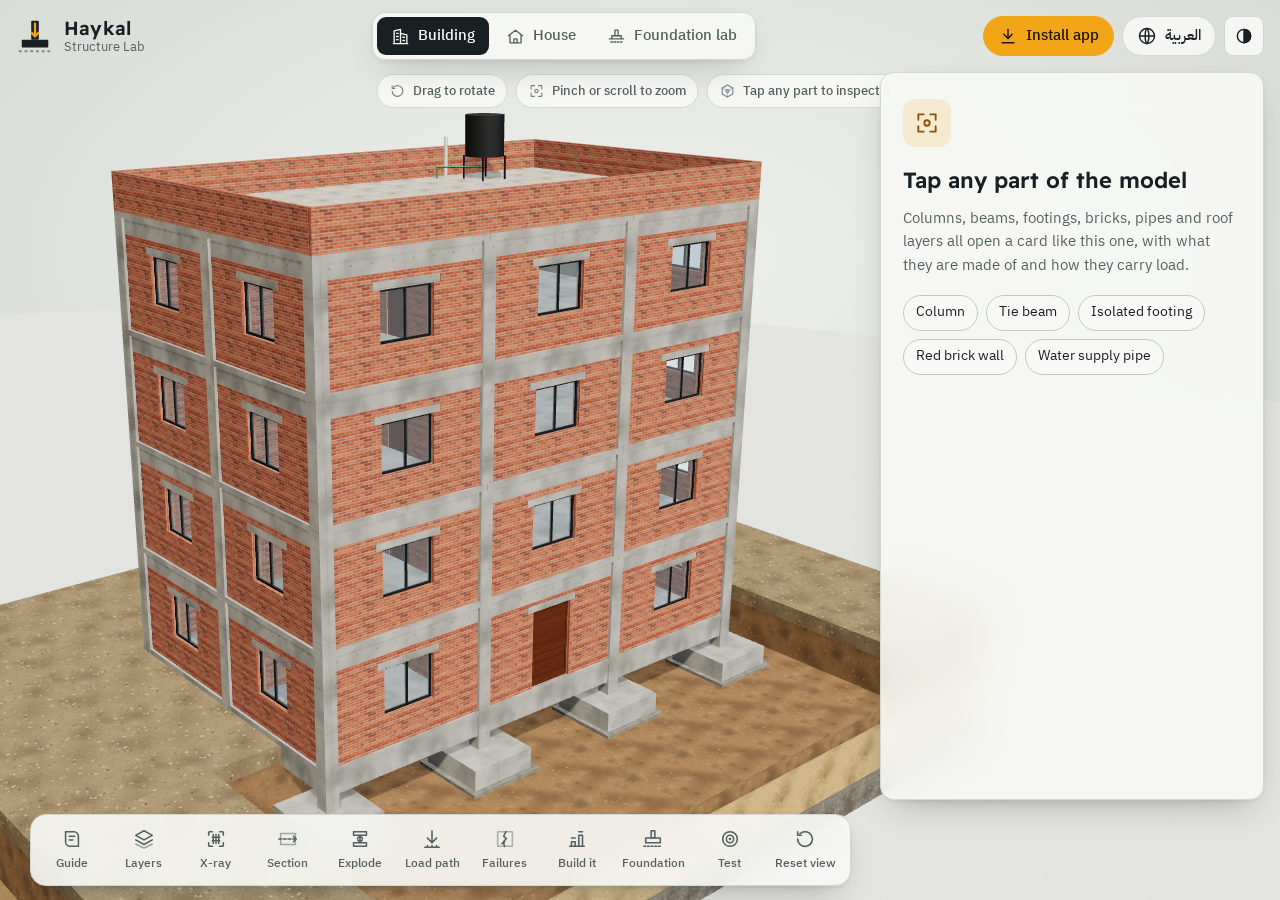
==== commit a57eedd6: "Add failure simulation, guided tour and a new test Co-Authored-By: Claude Opus 5.5 <noreply@anthropi" ====
--- a/index.html
+++ b/index.html
@@ -1,116 +1,121 @@
-<!doctype html>
-<html lang="en" dir="ltr">
-<head>
-<meta charset="utf-8">
-<meta name="viewport" content="width=device-width, initial-scale=1, viewport-fit=cover">
-<title>Haykal Structure Lab</title>
-<meta name="claude:viewport-fit-sides" content="cover">
-<meta name="description" content="Interactive 3D guide to structural elements for civil engineering students, in English and Arabic.">
-<!-- Everything loads from this folder, so the app works with no internet. -->
-<link rel="manifest" href="manifest.webmanifest">
-<meta name="theme-color" content="#192023">
-<link rel="icon" type="image/png" href="icons/favicon-64.png">
-<link rel="apple-touch-icon" href="icons/apple-touch-icon.png">
-<meta name="mobile-web-app-capable" content="yes">
-<meta name="apple-mobile-web-app-capable" content="yes">
-<meta name="apple-mobile-web-app-status-bar-style" content="black-translucent">
-<meta name="apple-mobile-web-app-title" content="Haykal">
-<link rel="stylesheet" href="fonts/fonts.css">
-<link rel="stylesheet" href="css/app.css">
-<script type="importmap">
-{ "imports": {
-  "three": "./vendor/three/build/three.module.min.js",
-  "three/addons/": "./vendor/three/examples/jsm/"
-} }
-</script>
-</head>
-<body>
-<div id="app" class="app" data-mode="building">
-  <div id="stage" class="stage">
-    <canvas id="gl" role="img" aria-label="3D model"></canvas>
-    <div id="labels" class="labels"></div>
-  </div>
-
-  <header class="top">
-    <div class="brand">
-      <svg class="mark" viewBox="0 0 40 40" aria-hidden="true">
-        <rect x="16" y="4" width="8" height="20" rx="1" class="m-col"/>
-        <rect x="6" y="24" width="28" height="8" rx="1" class="m-ftg"/>
-        <path d="M20 7v13" class="m-arrow"/><path d="m16.5 16.5 3.5 4 3.5-4" class="m-arrow"/>
-        <path d="M3 36h34" class="m-soil"/>
-      </svg>
-      <div class="brand-txt"><strong data-i18n="appName">Haykal</strong><span data-i18n="appSub">Structure Lab</span></div>
-    </div>
-    <nav class="modes" role="tablist" aria-label="Models">
-      <button role="tab" class="mode" data-mode="building" aria-selected="true"><span data-icon="building"></span><span data-i18n="mode.building">Building</span></button>
-      <button role="tab" class="mode" data-mode="house" aria-selected="false"><span data-icon="house"></span><span data-i18n="mode.house">House</span></button>
-      <button role="tab" class="mode" data-mode="lab" aria-selected="false"><span data-icon="lab"></span><span data-i18n="mode.lab">Foundation lab</span></button>
-    </nav>
-    <div class="top-actions">
-      <button id="installBtn" class="pill-btn install" hidden><span data-icon="download"></span><span data-i18n="install">Install app</span></button>
-      <button id="langBtn" class="pill-btn" data-i18n-aria="langLabel"><span data-icon="globe"></span><span data-i18n="langBtn">العربية</span></button>
-      <button id="themeBtn" class="icon-btn" data-i18n-aria="themeLabel"><span data-icon="theme"></span></button>
-    </div>
-  </header>
-
-  <div id="hint" class="hint" aria-hidden="true">
-    <span><i data-icon="reset"></i><b data-i18n="hint.drag">Drag to rotate</b></span>
-    <span><i data-icon="focus"></i><b data-i18n="hint.zoom">Pinch or scroll to zoom</b></span>
-    <span><i data-icon="inside"></i><b data-i18n="hint.tap">Tap any part to inspect it</b></span>
-  </div>
-  <div id="zoomNote" class="zoomnote" role="status"><span data-icon="xray"></span><span data-i18n="zoomx"></span></div>
-
-  <div id="quizBar" class="quizbar" hidden></div>
-
-  <aside id="inspector" class="panel inspector" aria-live="polite">
-    <button id="sheetHandle" class="sheet-handle" aria-label="Expand"><span></span></button>
-    <div id="inspBody" class="ins-body"></div>
-  </aside>
-
-  <aside id="labPanel" class="panel labpanel" hidden></aside>
-
-  <div id="timeline" class="timeline" hidden>
-    <div class="tl-top">
-      <span id="tlStep" class="tl-step"></span>
-      <button id="tlClose" class="icon-btn" data-i18n-aria="build.close"><span data-icon="close"></span></button>
-    </div>
-    <p id="tlCap" class="tl-cap"></p>
-    <div class="tl-row">
-      <button id="tlPrev" class="icon-btn" data-i18n-aria="build.prev"><span data-icon="prev" class="flip"></span></button>
-      <button id="tlPlay" class="icon-btn play" data-i18n-aria="build.play"></button>
-      <button id="tlNext" class="icon-btn" data-i18n-aria="build.next"><span data-icon="next" class="flip"></span></button>
-      <input id="tlRange" class="scrub" type="range" min="0" max="10" step="0.01" value="0" data-i18n-aria="build.scrub">
-    </div>
-  </div>
-
-  <div id="labSteps" class="labsteps" hidden></div>
-
-  <nav id="dock" class="dock" data-i18n-aria="tool.layers">
-    <button data-tool="layers" aria-pressed="false"><span data-icon="layers"></span><span data-i18n="tool.layers">Layers</span></button>
-    <button data-tool="xray" aria-pressed="false"><span data-icon="xray"></span><span data-i18n="tool.xray">X-ray</span></button>
-    <button data-tool="section" aria-pressed="false"><span data-icon="section"></span><span data-i18n="tool.section">Section</span></button>
-    <button data-tool="explode" aria-pressed="false"><span data-icon="explode"></span><span data-i18n="tool.explode">Explode</span></button>
-    <button data-tool="loads" aria-pressed="false"><span data-icon="loads"></span><span data-i18n="tool.loads">Load path</span></button>
-    <button data-tool="build" aria-pressed="false"><span data-icon="build"></span><span data-i18n="tool.build">Build it</span></button>
-    <button data-tool="foundation" aria-pressed="false"><span data-icon="foundation"></span><span data-i18n="tool.foundation">Foundation</span></button>
-    <button data-tool="quiz" aria-pressed="false"><span data-icon="quiz"></span><span data-i18n="tool.quiz">Quiz</span></button>
-    <button data-tool="reset"><span data-icon="reset"></span><span data-i18n="tool.reset">Reset view</span></button>
-  </nav>
-  <div id="pop" class="pop" hidden></div>
-
-  <div class="detailbar">
-    <button id="detailBack" class="pill-btn"><span data-icon="back" class="flip"></span><span data-i18n="detail.back">Back to model</span></button>
-    <h2 id="detailTitle" class="detail-title"></h2>
-  </div>
-  <div class="detailctl">
-    <label for="explodeRange" data-i18n="detail.explode">Pull apart</label>
-    <input id="explodeRange" type="range" min="0" max="1" step="0.01" value="0">
-    <p data-i18n="detail.hint"></p>
-  </div>
-
-  <div id="toast" class="toast" role="status" aria-live="polite"></div>
-  <div id="loader" class="loader"><div class="ld-bar"></div><span data-i18n="loading">Building the model</span></div>
-</div>
-<script type="module" src="js/main.js"></script>
-</body>
-</html>
+<!doctype html>
+<html lang="en" dir="ltr">
+<head>
+<meta charset="utf-8">
+<meta name="viewport" content="width=device-width, initial-scale=1, viewport-fit=cover">
+<title>Haykal Structure Lab</title>
+<meta name="claude:viewport-fit-sides" content="cover">
+<meta name="description" content="Interactive 3D guide to structural elements for civil engineering students, in English and Arabic.">
+<!-- Everything loads from this folder, so the app works with no internet. -->
+<link rel="manifest" href="manifest.webmanifest">
+<meta name="theme-color" content="#192023">
+<link rel="icon" type="image/png" href="icons/favicon-64.png">
+<link rel="apple-touch-icon" href="icons/apple-touch-icon.png">
+<meta name="mobile-web-app-capable" content="yes">
+<meta name="apple-mobile-web-app-capable" content="yes">
+<meta name="apple-mobile-web-app-status-bar-style" content="black-translucent">
+<meta name="apple-mobile-web-app-title" content="Haykal">
+<link rel="stylesheet" href="fonts/fonts.css">
+<link rel="stylesheet" href="css/app.css">
+<script type="importmap">
+{ "imports": {
+  "three": "./vendor/three/build/three.module.min.js",
+  "three/addons/": "./vendor/three/examples/jsm/"
+} }
+</script>
+</head>
+<body>
+<div id="app" class="app" data-mode="building">
+  <div id="stage" class="stage">
+    <canvas id="gl" role="img" aria-label="3D model"></canvas>
+    <div id="labels" class="labels"></div>
+  </div>
+
+  <header class="top">
+    <div class="brand">
+      <svg class="mark" viewBox="0 0 40 40" aria-hidden="true">
+        <rect x="16" y="4" width="8" height="20" rx="1" class="m-col"/>
+        <rect x="6" y="24" width="28" height="8" rx="1" class="m-ftg"/>
+        <path d="M20 7v13" class="m-arrow"/><path d="m16.5 16.5 3.5 4 3.5-4" class="m-arrow"/>
+        <path d="M3 36h34" class="m-soil"/>
+      </svg>
+      <div class="brand-txt"><strong data-i18n="appName">Haykal</strong><span data-i18n="appSub">Structure Lab</span></div>
+    </div>
+    <nav class="modes" role="tablist" aria-label="Models">
+      <button role="tab" class="mode" data-mode="building" aria-selected="true"><span data-icon="building"></span><span data-i18n="mode.building">Building</span></button>
+      <button role="tab" class="mode" data-mode="house" aria-selected="false"><span data-icon="house"></span><span data-i18n="mode.house">House</span></button>
+      <button role="tab" class="mode" data-mode="lab" aria-selected="false"><span data-icon="lab"></span><span data-i18n="mode.lab">Foundation lab</span></button>
+    </nav>
+    <div class="top-actions">
+      <button id="installBtn" class="pill-btn install" hidden><span data-icon="download"></span><span data-i18n="install">Install app</span></button>
+      <button id="langBtn" class="pill-btn" data-i18n-aria="langLabel"><span data-icon="globe"></span><span data-i18n="langBtn">العربية</span></button>
+      <button id="themeBtn" class="icon-btn" data-i18n-aria="themeLabel"><span data-icon="theme"></span></button>
+    </div>
+  </header>
+
+  <div id="hint" class="hint" aria-hidden="true">
+    <span><i data-icon="reset"></i><b data-i18n="hint.drag">Drag to rotate</b></span>
+    <span><i data-icon="focus"></i><b data-i18n="hint.zoom">Pinch or scroll to zoom</b></span>
+    <span><i data-icon="inside"></i><b data-i18n="hint.tap">Tap any part to inspect it</b></span>
+  </div>
+  <div id="zoomNote" class="zoomnote" role="status"><span data-icon="xray"></span><span data-i18n="zoomx"></span></div>
+
+  <div id="failBar" class="failbar panel" hidden></div>
+  <div id="guideBar" class="guidebar" hidden></div>
+
+  <aside id="inspector" class="panel inspector" aria-live="polite">
+    <button id="sheetHandle" class="sheet-handle" aria-label="Expand"><span></span></button>
+    <div id="inspBody" class="ins-body"></div>
+  </aside>
+
+  <aside id="labPanel" class="panel labpanel" hidden></aside>
+
+  <div id="timeline" class="timeline" hidden>
+    <div class="tl-top">
+      <span id="tlStep" class="tl-step"></span>
+      <button id="tlClose" class="icon-btn" data-i18n-aria="build.close"><span data-icon="close"></span></button>
+    </div>
+    <p id="tlCap" class="tl-cap"></p>
+    <div class="tl-row">
+      <button id="tlPrev" class="icon-btn" data-i18n-aria="build.prev"><span data-icon="prev" class="flip"></span></button>
+      <button id="tlPlay" class="icon-btn play" data-i18n-aria="build.play"></button>
+      <button id="tlNext" class="icon-btn" data-i18n-aria="build.next"><span data-icon="next" class="flip"></span></button>
+      <input id="tlRange" class="scrub" type="range" min="0" max="10" step="0.01" value="0" data-i18n-aria="build.scrub">
+    </div>
+  </div>
+
+  <div id="labSteps" class="labsteps" hidden></div>
+
+  <nav id="dock" class="dock" data-i18n-aria="tool.layers">
+    <button data-tool="guide" aria-pressed="false"><span data-icon="guide"></span><span data-i18n="tool.guide">Guide</span></button>
+    <button data-tool="layers" aria-pressed="false"><span data-icon="layers"></span><span data-i18n="tool.layers">Layers</span></button>
+    <button data-tool="xray" aria-pressed="false"><span data-icon="xray"></span><span data-i18n="tool.xray">X-ray</span></button>
+    <button data-tool="section" aria-pressed="false"><span data-icon="section"></span><span data-i18n="tool.section">Section</span></button>
+    <button data-tool="explode" aria-pressed="false"><span data-icon="explode"></span><span data-i18n="tool.explode">Explode</span></button>
+    <button data-tool="loads" aria-pressed="false"><span data-icon="loads"></span><span data-i18n="tool.loads">Load path</span></button>
+    <button data-tool="fail" aria-pressed="false"><span data-icon="crack"></span><span data-i18n="tool.fail">Failures</span></button>
+    <button data-tool="build" aria-pressed="false"><span data-icon="build"></span><span data-i18n="tool.build">Build it</span></button>
+    <button data-tool="foundation" aria-pressed="false"><span data-icon="foundation"></span><span data-i18n="tool.foundation">Foundation</span></button>
+    <button data-tool="quiz" aria-pressed="false"><span data-icon="quiz"></span><span data-i18n="tool.quiz">Test</span></button>
+    <button data-tool="reset"><span data-icon="reset"></span><span data-i18n="tool.reset">Reset view</span></button>
+  </nav>
+  <div id="pop" class="pop" hidden></div>
+
+  <div class="detailbar">
+    <button id="detailBack" class="pill-btn"><span data-icon="back" class="flip"></span><span data-i18n="detail.back">Back to model</span></button>
+    <h2 id="detailTitle" class="detail-title"></h2>
+  </div>
+  <div class="detailctl">
+    <label for="explodeRange" data-i18n="detail.explode">Pull apart</label>
+    <input id="explodeRange" type="range" min="0" max="1" step="0.01" value="0">
+    <p data-i18n="detail.hint"></p>
+  </div>
+
+  <button id="quizResume" class="pill-btn quiz-resume" hidden><span data-icon="quiz"></span><span data-i18n="quiz.resume">Back to the test</span></button>
+  <div id="quiz" class="quiz" hidden></div>
+  <div id="toast" class="toast" role="status" aria-live="polite"></div>
+  <div id="loader" class="loader"><div class="ld-bar"></div><span data-i18n="loading">Building the model</span></div>
+</div>
+<script type="module" src="js/main.js"></script>
+</body>
+</html>
--- a/css/app.css
+++ b/css/app.css
@@ -1,424 +1,642 @@
-/* Layout: full-bleed 3D viewport. Title block top-start, element card on the
-   end side like a drawing schedule, tool dock at the bottom. Amber is kept for
-   loads and selection only; everything else is concrete greys and ink. */
-:root {
-  --bg-a: #eef0eb; --bg-b: #cfd4ce;
-  --surface: rgba(248, 249, 246, 0.9); --surface-solid: #f8f9f6; --surface-2: #eceeea;
-  --ink: #192023; --ink-2: #546060; --ink-3: #7a8584; --line: #d2d7d1; --line-2: #c0c7c1;
-  --amber: #f2a516; --amber-ink: #8a5300; --amber-soft: rgba(242, 165, 22, 0.16); --on-amber: #1d1405;
-  --ok: #24744a; --ok-bg: #e0f0e6; --bad: #b3261e; --bad-bg: #fbe3df;
-  --shadow: 0 14px 34px -16px rgba(22, 32, 35, 0.38), 0 2px 6px -2px rgba(22, 32, 35, 0.12);
-  --font-display: 'Readex Pro', 'IBM Plex Sans Arabic', system-ui, sans-serif;
-  --font-body: 'IBM Plex Sans Arabic', 'Readex Pro', system-ui, -apple-system, 'Segoe UI', sans-serif;
-  --r-panel: 14px; --r-ctl: 9px;
-  --insp-w: min(384px, 36vw); --gut: max(16px, env(safe-area-inset-left, 0px));
-  --gut-r: max(16px, env(safe-area-inset-right, 0px));
-  color-scheme: light;
-}
-@media (prefers-color-scheme: dark) {
-  :root:not([data-theme="light"]) {
-    --bg-a: #283035; --bg-b: #101416;
-    --surface: rgba(24, 29, 32, 0.9); --surface-solid: #181d20; --surface-2: #222a2e;
-    --ink: #e6ebe9; --ink-2: #9ba7a7; --ink-3: #75817f; --line: #2f383c; --line-2: #3d474b;
-    --amber: #ffb43d; --amber-ink: #ffc870; --amber-soft: rgba(255, 180, 61, 0.16); --on-amber: #1d1405;
-    --ok: #62cc8f; --ok-bg: rgba(98, 204, 143, 0.14); --bad: #ff8070; --bad-bg: rgba(255, 128, 112, 0.14);
-    --shadow: 0 16px 40px -16px rgba(0, 0, 0, 0.7), 0 2px 6px -2px rgba(0, 0, 0, 0.4);
-    color-scheme: dark;
-  }
-}
-:root[data-theme="dark"] {
-  --bg-a: #283035; --bg-b: #101416;
-  --surface: rgba(24, 29, 32, 0.9); --surface-solid: #181d20; --surface-2: #222a2e;
-  --ink: #e6ebe9; --ink-2: #9ba7a7; --ink-3: #75817f; --line: #2f383c; --line-2: #3d474b;
-  --amber: #ffb43d; --amber-ink: #ffc870; --amber-soft: rgba(255, 180, 61, 0.16); --on-amber: #1d1405;
-  --ok: #62cc8f; --ok-bg: rgba(98, 204, 143, 0.14); --bad: #ff8070; --bad-bg: rgba(255, 128, 112, 0.14);
-  --shadow: 0 16px 40px -16px rgba(0, 0, 0, 0.7), 0 2px 6px -2px rgba(0, 0, 0, 0.4);
-  color-scheme: dark;
-}
-
-*, *::before, *::after { box-sizing: border-box; }
-html, body { height: 100%; margin: 0; }
-body { background: var(--bg-b); color: var(--ink); font: 15px/1.55 var(--font-body); overflow: hidden; -webkit-font-smoothing: antialiased; }
-[dir="rtl"] body { line-height: 1.7; }
-button, input { font: inherit; color: inherit; }
-button { cursor: pointer; }
-:focus-visible { outline: 2px solid var(--amber); outline-offset: 2px; }
-[hidden] { display: none !important; }
-.ic { width: 20px; height: 20px; flex: none; display: block; }
-[dir="rtl"] .flip .ic, [dir="rtl"] .ic.flip { transform: scaleX(-1); }
-
-.app { position: relative; height: 100%; overflow: hidden; }
-.stage { position: absolute; inset: 0; background: radial-gradient(120% 90% at 50% 28%, var(--bg-a), var(--bg-b) 75%); }
-#gl { display: block; width: 100%; height: 100%; touch-action: none; outline: none; }
-.labels { position: absolute; inset: 0; pointer-events: none; }
-
-/* ---------- shared controls ---------- */
-.panel {
-  background: var(--surface); border: 1px solid var(--line); border-radius: var(--r-panel); box-shadow: var(--shadow);
-  -webkit-backdrop-filter: blur(16px) saturate(1.2); backdrop-filter: blur(16px) saturate(1.2);
-}
-.icon-btn {
-  display: inline-grid; place-items: center; width: 40px; height: 40px; border-radius: var(--r-ctl);
-  border: 1px solid var(--line); background: var(--surface); color: var(--ink); transition: background .15s, border-color .15s;
-}
-.icon-btn:hover { background: var(--surface-2); border-color: var(--line-2); }
-.icon-btn:disabled { opacity: .4; cursor: default; }
-.pill-btn {
-  display: inline-flex; align-items: center; gap: 8px; height: 40px; padding: 0 14px; border-radius: 999px;
-  border: 1px solid var(--line); background: var(--surface); font-weight: 500; transition: background .15s;
-}
-.pill-btn:hover { background: var(--surface-2); }
-.btn {
-  display: inline-flex; align-items: center; gap: 8px; min-height: 40px; padding: 0 14px; border-radius: var(--r-ctl);
-  border: 1px solid var(--line-2); background: transparent; font-weight: 500; transition: background .15s, transform .1s;
-}
-.btn:hover { background: var(--surface-2); }
-.btn:active { transform: translateY(1px); }
-.btn.primary { background: var(--amber); border-color: var(--amber); color: var(--on-amber); }
-.btn.primary:hover { filter: brightness(1.05); }
-.btn .ic { width: 18px; height: 18px; }
-.chip {
-  display: inline-flex; align-items: baseline; gap: 6px; min-height: 36px; padding: 6px 12px; border-radius: 999px;
-  border: 1px solid var(--line-2); background: var(--surface-solid); font-size: 13.5px; transition: background .15s, border-color .15s;
-}
-.chip small { color: var(--ink-3); font-variant-numeric: tabular-nums; }
-.chip:hover { border-color: var(--ink-3); }
-.chip.on { background: var(--ink); color: var(--surface-solid); border-color: var(--ink); }
-.chip.on small { color: inherit; opacity: .7; }
-.seg { display: flex; padding: 3px; gap: 3px; border-radius: 11px; background: var(--surface-2); border: 1px solid var(--line); }
-.seg button { flex: 1; min-height: 36px; padding: 0 10px; border: 0; border-radius: 8px; background: transparent; font-size: 13.5px; font-weight: 500; color: var(--ink-2); }
-.seg button[aria-checked="true"] { background: var(--surface-solid); color: var(--ink); box-shadow: 0 1px 3px rgba(0,0,0,.14); }
-
-input[type="range"] { -webkit-appearance: none; appearance: none; width: 100%; height: 28px; background: transparent; cursor: pointer; }
-input[type="range"]::-webkit-slider-runnable-track { height: 4px; border-radius: 4px; background: var(--line-2); }
-input[type="range"]::-moz-range-track { height: 4px; border-radius: 4px; background: var(--line-2); }
-input[type="range"]::-webkit-slider-thumb { -webkit-appearance: none; width: 20px; height: 20px; margin-top: -8px; border-radius: 50%; background: var(--surface-solid); border: 2px solid var(--ink); box-shadow: 0 1px 4px rgba(0,0,0,.25); }
-input[type="range"]::-moz-range-thumb { width: 16px; height: 16px; border-radius: 50%; background: var(--surface-solid); border: 2px solid var(--ink); }
-input[type="range"]:disabled { opacity: .35; cursor: default; }
-
-/* ---------- header ---------- */
-.top {
-  position: absolute; top: 0; inset-inline: 0; z-index: 20; display: flex; align-items: center; gap: 14px;
-  padding-block: 12px; padding-left: var(--gut); padding-right: var(--gut-r); pointer-events: none;
-}
-.top > * { pointer-events: auto; }
-.brand { display: flex; align-items: center; gap: 10px; min-width: 0; }
-.mark { width: 38px; height: 38px; flex: none; }
-.mark .m-col, .mark .m-ftg { fill: var(--ink); }
-.mark .m-arrow { stroke: var(--amber); stroke-width: 2.4; fill: none; stroke-linecap: round; stroke-linejoin: round; }
-.mark .m-soil { stroke: var(--ink-3); stroke-width: 2; stroke-dasharray: 3 3; }
-.brand-txt { display: flex; flex-direction: column; line-height: 1.15; }
-.brand-txt strong { font-family: var(--font-display); font-weight: 600; font-size: 19px; letter-spacing: .01em; }
-.brand-txt span { font-size: 12.5px; color: var(--ink-2); }
-.modes {
-  margin-inline: auto; display: flex; gap: 3px; padding: 4px; border-radius: 13px;
-  background: var(--surface); border: 1px solid var(--line); box-shadow: var(--shadow);
-  -webkit-backdrop-filter: blur(14px); backdrop-filter: blur(14px);
-}
-.mode { display: inline-flex; align-items: center; gap: 8px; height: 38px; padding: 0 14px; border: 0; border-radius: 9px; background: transparent; color: var(--ink-2); font-weight: 500; white-space: nowrap; transition: background .15s, color .15s; }
-.mode:hover { color: var(--ink); }
-.mode[aria-selected="true"] { background: var(--ink); color: var(--surface-solid); }
-.mode .ic { width: 19px; height: 19px; }
-.top-actions { display: flex; gap: 8px; align-items: center; }
-.pill-btn.install { background: var(--amber); border-color: var(--amber); color: var(--on-amber); }
-.pill-btn.install:hover { background: var(--amber); filter: brightness(1.06); }
-@media (max-width: 520px) { .pill-btn.install span:last-child { display: none; } .pill-btn.install { padding: 0 11px; } }
-
-/* ---------- hints ---------- */
-.hint {
-  position: absolute; top: 74px; left: 50%; transform: translateX(-50%); z-index: 5; display: flex; gap: 8px; flex-wrap: wrap; justify-content: center;
-  pointer-events: none; transition: opacity .6s, transform .6s; width: max-content; max-width: calc(100% - 32px);
-}
-.hint span { display: inline-flex; align-items: center; gap: 7px; padding: 6px 12px; border-radius: 999px; background: var(--surface); border: 1px solid var(--line); font-size: 13px; color: var(--ink-2); }
-.hint i { display: contents; }
-.hint .ic { width: 16px; height: 16px; color: var(--ink-3); }
-.hint b { font-weight: 500; }
-.hint.gone { opacity: 0; transform: translate(-50%, -6px); }
-.zoomnote {
-  position: absolute; top: 74px; left: 50%; transform: translate(-50%, -6px); z-index: 6; display: flex; align-items: center; gap: 8px;
-  padding: 8px 14px; border-radius: 999px; background: var(--ink); color: var(--surface-solid); font-size: 13.5px; opacity: 0; pointer-events: none;
-  transition: opacity .3s, transform .3s; max-width: calc(100% - 32px);
-}
-.zoomnote .ic { width: 17px; height: 17px; color: var(--amber); }
-.zoomnote.show { opacity: 1; transform: translate(-50%, 0); }
-
-/* ---------- inspector ---------- */
-.inspector {
-  position: absolute; z-index: 15; top: 72px; bottom: 100px; inset-inline-end: var(--gut-r); width: var(--insp-w);
-  display: flex; flex-direction: column; overflow: hidden;
-}
-[dir="rtl"] .inspector { inset-inline-end: var(--gut); }
-.sheet-handle { display: none; }
-.ins-body { display: flex; flex-direction: column; min-height: 0; flex: 1; }
-.ins-head { padding: 16px 18px 14px; border-bottom: 1px solid var(--line); }
-.tagrow { display: flex; align-items: center; gap: 10px; }
-.rtag {
-  position: relative; display: inline-flex; align-items: center; height: 26px; padding-inline: 20px 10px; border-radius: 4px 7px 7px 4px;
-  background: var(--amber); color: var(--on-amber); font-weight: 600; font-size: 13px; letter-spacing: .02em; font-variant-numeric: tabular-nums;
-  direction: ltr; unicode-bidi: isolate;
-}
-.rtag::before { content: ""; position: absolute; left: 7px; top: 50%; width: 6px; height: 6px; margin-top: -3px; border-radius: 50%; background: var(--surface-solid); box-shadow: inset 0 0 0 1.5px rgba(0,0,0,.25); }
-.cat { font-size: 13px; color: var(--ink-2); }
-.ins-close { margin-inline-start: auto; width: 34px; height: 34px; }
-.ins-head h2 { margin: 10px 0 12px; font-family: var(--font-display); font-weight: 600; font-size: 26px; line-height: 1.15; text-wrap: balance; }
-.titleblock { display: grid; grid-template-columns: 1fr 1fr; margin: 0 0 14px; border: 1px solid var(--line-2); border-radius: 8px; overflow: hidden; }
-.titleblock div { padding: 7px 10px; border-bottom: 1px solid var(--line); min-width: 0; }
-.titleblock div:nth-child(odd) { border-inline-end: 1px solid var(--line); }
-.titleblock div:nth-last-child(-n+2):nth-child(odd), .titleblock div:last-child { border-bottom: 0; }
-.titleblock dt { font-size: 11.5px; color: var(--ink-3); }
-.titleblock dd { margin: 1px 0 0; font-weight: 500; font-size: 14px; font-variant-numeric: tabular-nums; overflow-wrap: anywhere; unicode-bidi: plaintext; text-align: left; }
-[dir="rtl"] .titleblock dd { text-align: right; }
-.nums dd, .tl-step, .qz-score { unicode-bidi: plaintext; }
-.ins-actions { display: flex; gap: 8px; flex-wrap: wrap; }
-.ins-scroll { overflow-y: auto; padding: 16px 18px 20px; display: flex; flex-direction: column; gap: 18px; overscroll-behavior: contain; }
-.sum { margin: 0; font-size: 15.5px; max-width: 62ch; }
-.ins-scroll h3 { margin: 0 0 8px; font-family: var(--font-display); font-size: 14px; font-weight: 600; color: var(--ink); display: flex; align-items: center; gap: 7px; }
-.made { list-style: none; margin: 0; padding: 0; display: flex; flex-direction: column; gap: 10px; }
-.made li { display: grid; grid-template-columns: 14px 1fr; gap: 10px; align-items: start; }
-.sw { width: 14px; height: 14px; margin-top: 4px; border-radius: 3px; background: var(--sw); box-shadow: inset 0 0 0 1px rgba(0,0,0,.18); }
-.made b { display: block; font-weight: 600; font-size: 14.5px; }
-.made span { display: block; font-size: 13.5px; color: var(--ink-2); }
-.nums { margin: 0; display: grid; grid-template-columns: 1fr; border-top: 1px solid var(--line); }
-.nums div { display: flex; justify-content: space-between; gap: 12px; padding: 7px 0; border-bottom: 1px solid var(--line); }
-.nums dt { color: var(--ink-2); font-size: 13.5px; }
-.nums dd { margin: 0; font-weight: 500; font-size: 13.5px; text-align: right; font-variant-numeric: tabular-nums; }
-[dir="rtl"] .nums dd { text-align: left; }
-.loadsec p { margin: 0; padding: 10px 12px; border-radius: 8px; background: var(--amber-soft); font-size: 14px; }
-.mistake p { margin: 0; padding: 10px 12px; border-radius: 8px; background: var(--bad-bg); border-inline-start: 3px solid var(--bad); font-size: 14px; }
-.mistake h3 .ic { width: 17px; height: 17px; color: var(--bad); }
-.ins-empty { padding: 26px 22px; display: flex; flex-direction: column; gap: 10px; overflow-y: auto; }
-.ins-empty h2 { margin: 6px 0 0; font-family: var(--font-display); font-weight: 600; font-size: 22px; text-wrap: balance; }
-.ins-empty p { margin: 0; color: var(--ink-2); }
-.empty-mark { width: 48px; height: 48px; border-radius: 12px; display: grid; place-items: center; background: var(--amber-soft); color: var(--amber-ink); }
-.empty-mark .ic { width: 26px; height: 26px; }
-.legend { list-style: none; margin: 8px 0 0; padding: 0; display: flex; flex-wrap: wrap; gap: 8px; }
-
-/* ---------- dock ---------- */
-.dock {
-  position: absolute; z-index: 18; bottom: max(14px, calc(env(safe-area-inset-bottom, 0px) + 8px));
-  inset-inline-start: var(--gut); inset-inline-end: calc(var(--insp-w) + 32px); width: fit-content; max-width: calc(100% - var(--insp-w) - 48px); margin-inline: auto;
-  display: flex; gap: 2px; padding: 6px; overflow-x: auto; scrollbar-width: none;
-  background: var(--surface); border: 1px solid var(--line); border-radius: 16px; box-shadow: var(--shadow);
-  -webkit-backdrop-filter: blur(16px); backdrop-filter: blur(16px);
-}
-.dock::-webkit-scrollbar { display: none; }
-.dock button {
-  flex: none; display: flex; flex-direction: column; align-items: center; justify-content: center; gap: 4px; min-width: 70px; height: 58px; padding: 4px 8px;
-  border: 0; border-radius: 11px; background: transparent; color: var(--ink-2); font-size: 12px; font-weight: 500; white-space: nowrap; transition: background .15s, color .15s;
-}
-.dock button:hover { background: var(--surface-2); color: var(--ink); }
-.dock button[aria-pressed="true"] { background: var(--amber-soft); color: var(--ink); }
-.dock button[aria-pressed="true"] .ic { color: var(--amber-ink); }
-.dock .ic { width: 22px; height: 22px; }
-
-.pop { position: fixed; z-index: 40; width: 270px; max-width: calc(100vw - 24px); padding: 14px; display: flex; flex-direction: column; gap: 12px; }
-.pop { background: var(--surface-solid); border: 1px solid var(--line); border-radius: var(--r-panel); box-shadow: var(--shadow); }
-.pop h3 { margin: 0; font-family: var(--font-display); font-size: 15px; font-weight: 600; }
-.checks, .radios { display: flex; flex-direction: column; gap: 2px; }
-.check, .radio { display: flex; align-items: center; gap: 10px; min-height: 40px; padding: 4px 6px; border-radius: 8px; cursor: pointer; position: relative; }
-.check:hover, .radio:hover { background: var(--surface-2); }
-.check input, .radio input { position: absolute; opacity: 0; pointer-events: none; }
-.check .box { width: 20px; height: 20px; border-radius: 5px; border: 1.5px solid var(--ink-3); flex: none; display: grid; place-items: center; transition: background .15s; }
-.check input:checked + .box { background: var(--ink); border-color: var(--ink); }
-.check input:checked + .box::after { content: ""; width: 10px; height: 6px; border: 2px solid var(--surface-solid); border-top: 0; border-right: 0; transform: rotate(-45deg) translate(1px, -1px); }
-.check input:focus-visible + .box, .radio input:focus-visible + .dot { outline: 2px solid var(--amber); outline-offset: 2px; }
-.check.small { min-height: 36px; font-size: 13px; }
-.radio { align-items: flex-start; padding-block: 8px; }
-.radio .dot { width: 20px; height: 20px; border-radius: 50%; border: 1.5px solid var(--ink-3); flex: none; margin-top: 2px; display: grid; place-items: center; }
-.radio input:checked + .dot { border-color: var(--ink); }
-.radio input:checked + .dot::after { content: ""; width: 10px; height: 10px; border-radius: 50%; background: var(--amber); }
-.radio b { display: block; font-weight: 600; font-size: 14px; }
-.radio small { display: block; color: var(--ink-2); font-size: 12.5px; line-height: 1.4; }
-.range { display: flex; flex-direction: column; gap: 2px; font-size: 13px; color: var(--ink-2); }
-.range.dim { opacity: .6; }
-
-/* ---------- timeline ---------- */
-.timeline {
-  position: absolute; z-index: 17; top: 72px;
-  inset-inline-start: var(--gut); inset-inline-end: calc(var(--insp-w) + 32px); margin-inline: auto; width: min(560px, calc(100% - var(--insp-w) - 48px));
-  padding: 12px 14px 10px; background: var(--surface-solid); border: 1px solid var(--line); border-radius: var(--r-panel); box-shadow: var(--shadow);
-}
-.tl-top { display: flex; align-items: center; justify-content: space-between; }
-.tl-top .icon-btn { width: 32px; height: 32px; }
-.tl-step { font-size: 12.5px; color: var(--ink-2); font-variant-numeric: tabular-nums; }
-.tl-cap { margin: 2px 0 8px; font-family: var(--font-display); font-weight: 600; font-size: 17px; line-height: 1.3; min-height: 2.6em; text-wrap: balance; }
-.tl-row { display: flex; align-items: center; gap: 6px; }
-.tl-row .icon-btn { width: 38px; height: 38px; }
-.tl-row .play { background: var(--ink); color: var(--surface-solid); border-color: var(--ink); }
-.tl-row .play:hover { background: var(--ink); filter: brightness(1.15); }
-.scrub { flex: 1; margin-inline-start: 6px; }
-.scrub::-webkit-slider-runnable-track { background: linear-gradient(90deg, var(--amber) var(--p, 0%), var(--line-2) var(--p, 0%)); }
-[dir="rtl"] .scrub::-webkit-slider-runnable-track { background: linear-gradient(270deg, var(--amber) var(--p, 0%), var(--line-2) var(--p, 0%)); }
-
-/* ---------- quiz ---------- */
-.quizbar {
-  position: absolute; z-index: 19; top: 72px; left: 50%; transform: translateX(-50%); display: flex; align-items: center; gap: 14px; flex-wrap: wrap; justify-content: center;
-  padding: 8px 8px 8px 16px; width: max-content; max-width: calc(100% - 32px);
-  background: var(--ink); color: var(--surface-solid); border-radius: 14px; box-shadow: var(--shadow);
-}
-[dir="rtl"] .quizbar { padding: 8px 16px 8px 8px; }
-.qz-q { font-size: 16px; }
-.qz-q b { font-family: var(--font-display); font-weight: 600; color: var(--amber); }
-.qz-act { display: flex; align-items: center; gap: 8px; }
-.qz-score { font-variant-numeric: tabular-nums; font-size: 13px; opacity: .8; padding-inline: 6px; }
-.quizbar .btn { border-color: rgba(255,255,255,.25); color: inherit; min-height: 36px; }
-.quizbar .btn.primary { color: var(--on-amber); }
-.quizbar .icon-btn { background: transparent; color: inherit; border-color: rgba(255,255,255,.25); width: 36px; height: 36px; }
-.app.quiz-on .hint, .app.quiz-on .zoomnote { display: none; }
-
-/* ---------- 3D labels ---------- */
-.seltag {
-  display: flex; align-items: center; gap: 8px; padding: 5px 10px; border-radius: 8px; margin-top: -26px;
-  background: var(--ink); color: var(--surface-solid); font-size: 13px; white-space: nowrap; pointer-events: none; box-shadow: var(--shadow);
-}
-.seltag b { color: var(--amber); font-weight: 600; direction: ltr; unicode-bidi: isolate; }
-.tag3d { width: 11px; height: 11px; pointer-events: none; }
-.tag3d i { position: absolute; inset: 0; border-radius: 50%; background: var(--amber); box-shadow: 0 0 0 3px rgba(242,165,22,.3), 0 0 0 1px rgba(0,0,0,.35); }
-.tag3d span {
-  position: absolute; top: 50%; left: 20px; transform: translateY(-50%); white-space: nowrap; max-width: 46vw; overflow: hidden; text-overflow: ellipsis;
-  padding: 4px 9px; border-radius: 7px; font-size: 12.5px; font-weight: 500; background: var(--surface-solid); color: var(--ink); border: 1px solid var(--line-2); box-shadow: 0 4px 12px -6px rgba(0,0,0,.35);
-}
-.tag3d span::before { content: ""; position: absolute; top: 50%; right: 100%; width: 10px; height: 1.5px; background: var(--amber); }
-[dir="rtl"] .tag3d span { left: auto; right: 20px; }
-[dir="rtl"] .tag3d span::before { right: auto; left: 100%; }
-.tag3d.warn span { background: var(--bad); color: #fff; border-color: var(--bad); }
-.tag3d.dim, .tag3d.load { width: auto; height: auto; }
-.tag3d.dim i, .tag3d.load i { display: none; }
-.tag3d.dim span { position: static; transform: none; display: block; font-variant-numeric: tabular-nums; direction: ltr; background: var(--surface); }
-.tag3d.dim span::before, .tag3d.load span::before { display: none; }
-.tag3d.load span { position: static; transform: none; display: block; direction: ltr; background: var(--amber); color: var(--on-amber); border-color: var(--amber); font-size: 15px; font-weight: 600; padding: 5px 12px; }
-
-/* ---------- detail studio ---------- */
-.detailbar, .detailctl { display: none; }
-.app.in-detail .top, .app.in-detail .dock, .app.in-detail .hint, .app.in-detail .zoomnote, .app.in-detail .timeline,
-.app.in-detail .quizbar, .app.in-detail .labsteps, .app.in-detail .labpanel { display: none !important; }
-.app.in-detail .detailbar {
-  display: flex; align-items: center; gap: 14px; position: absolute; z-index: 20; top: 0; inset-inline: 0;
-  padding-block: 12px; padding-left: var(--gut); padding-right: var(--gut-r); pointer-events: none;
-}
-.detailbar > * { pointer-events: auto; }
-.detail-title { margin: 0; font-family: var(--font-display); font-weight: 600; font-size: 22px; text-wrap: balance; }
-.app.in-detail .detailctl {
-  display: flex; flex-direction: column; gap: 2px; position: absolute; z-index: 18; bottom: max(16px, calc(env(safe-area-inset-bottom, 0px) + 10px));
-  inset-inline-start: var(--gut); inset-inline-end: calc(var(--insp-w) + 32px); margin-inline: auto; width: min(420px, calc(100% - var(--insp-w) - 48px));
-  padding: 12px 16px; background: var(--surface-solid); border: 1px solid var(--line); border-radius: var(--r-panel); box-shadow: var(--shadow);
-}
-.detailctl label { font-weight: 600; font-family: var(--font-display); font-size: 14px; }
-.detailctl p { margin: 0; font-size: 12.5px; color: var(--ink-2); }
-.app.in-detail .inspector .ins-actions [data-act="inside"] { display: none; }
-
-/* ---------- foundation lab ---------- */
-.app[data-mode="lab"] .inspector, .app[data-mode="lab"] .dock, .app[data-mode="lab"] .hint { display: none; }
-.labpanel {
-  position: absolute; z-index: 15; top: 72px; bottom: 16px; inset-inline-end: var(--gut-r); width: var(--insp-w);
-  display: flex; flex-direction: column; overflow: hidden;
-}
-[dir="rtl"] .labpanel { inset-inline-end: var(--gut); }
-.lab-head { padding: 16px 18px 12px; border-bottom: 1px solid var(--line); display: flex; flex-direction: column; gap: 10px; }
-.lab-head h2 { margin: 0; font-family: var(--font-display); font-weight: 600; font-size: 22px; }
-.lab-scroll { overflow-y: auto; padding: 14px 18px 18px; display: flex; flex-direction: column; gap: 16px; overscroll-behavior: contain; }
-.fields { display: flex; flex-direction: column; gap: 6px; }
-.field { display: grid; grid-template-columns: 1fr auto; align-items: center; column-gap: 10px; }
-.field .f-l { font-size: 13.5px; color: var(--ink-2); }
-.field output { font-weight: 600; font-size: 14px; font-variant-numeric: tabular-nums; direction: ltr; unicode-bidi: isolate; }
-.field input[type="range"] { grid-column: 1 / -1; }
-.field .chips { grid-column: 1 / -1; display: flex; flex-wrap: wrap; gap: 6px; margin: 4px 0 6px; }
-.results { border: 1px solid var(--line-2); border-radius: 10px; padding: 12px 14px; display: flex; flex-direction: column; gap: 6px; }
-.results h3 { margin: 4px 0 0; font-family: var(--font-display); font-size: 14px; font-weight: 600; }
-.results dl { margin: 0; display: flex; flex-direction: column; }
-.rrow { display: flex; justify-content: space-between; align-items: center; gap: 10px; padding: 6px 0; border-bottom: 1px solid var(--line); flex-wrap: wrap; }
-.rrow:last-child { border-bottom: 0; }
-.rrow dt { font-size: 13.5px; color: var(--ink-2); }
-.rrow dd { margin: 0; display: flex; align-items: center; gap: 8px; font-size: 13.5px; font-weight: 500; font-variant-numeric: tabular-nums; direction: ltr; }
-.pill { display: inline-flex; align-items: center; gap: 4px; padding: 2px 8px 2px 6px; border-radius: 999px; font-size: 12px; font-weight: 600; white-space: nowrap; }
-.pill .ic { width: 14px; height: 14px; }
-.pill.ok { background: var(--ok-bg); color: var(--ok); }
-.pill.bad { background: var(--bad-bg); color: var(--bad); }
-.labpanel.all-ok .results { border-color: var(--ok); }
-.note { margin: 0; font-size: 12.5px; color: var(--ink-3); }
-.labsteps {
-  position: absolute; z-index: 18; bottom: max(14px, calc(env(safe-area-inset-bottom, 0px) + 8px));
-  inset-inline-start: var(--gut); inset-inline-end: calc(var(--insp-w) + 32px); margin-inline: auto; width: min(620px, calc(100% - var(--insp-w) - 48px));
-  padding: 12px 14px; background: var(--surface-solid); border: 1px solid var(--line); border-radius: var(--r-panel); box-shadow: var(--shadow);
-  display: flex; flex-direction: column; gap: 8px;
-}
-.ls-cap b { display: block; font-family: var(--font-display); font-weight: 600; font-size: 16px; }
-.ls-cap span { display: block; font-size: 13.5px; color: var(--ink-2); }
-.ls-row { display: flex; align-items: center; gap: 8px; flex-wrap: wrap; }
-.ls-dots { list-style: none; margin: 0; padding: 0; display: flex; gap: 4px; flex: 1; }
-.ls-dots li { flex: 1; }
-.ls-dots button { width: 100%; height: 34px; border-radius: 8px; border: 1px solid var(--line-2); background: transparent; font-size: 13px; font-weight: 600; font-variant-numeric: tabular-nums; color: var(--ink-2); }
-.ls-dots button.done { background: var(--surface-2); color: var(--ink); }
-.ls-dots button.on { background: var(--ink); border-color: var(--ink); color: var(--surface-solid); }
-.ls-row .icon-btn { width: 36px; height: 36px; }
-
-/* ---------- toast, loader ---------- */
-.toast {
-  position: absolute; z-index: 50; top: 124px; left: 50%; transform: translate(-50%, -8px); max-width: calc(100% - 32px); width: max-content;
-  padding: 10px 16px; border-radius: 12px; background: var(--ink); color: var(--surface-solid); font-size: 14px; box-shadow: var(--shadow);
-  opacity: 0; pointer-events: none; transition: opacity .25s, transform .25s;
-}
-.toast.show { opacity: 1; transform: translate(-50%, 0); }
-.toast.ok { background: var(--ok); color: #fff; }
-.toast.bad { background: var(--bad); color: #fff; }
-.loader {
-  position: absolute; inset: 0; z-index: 100; display: grid; place-content: center; justify-items: center; gap: 14px;
-  background: var(--bg-b); color: var(--ink-2); transition: opacity .5s; font-size: 14px;
-}
-.ld-bar { width: 160px; height: 3px; border-radius: 3px; background: var(--line-2); overflow: hidden; position: relative; }
-.ld-bar::after { content: ""; position: absolute; inset: 0; width: 40%; background: var(--amber); animation: ld 1.1s ease-in-out infinite; }
-@keyframes ld { from { transform: translateX(-100%); } to { transform: translateX(260%); } }
-.loader.done { opacity: 0; pointer-events: none; }
-
-/* ---------- tablets and phones ---------- */
-@media (max-width: 1080px) { .mode { padding: 0 10px; } .brand-txt span { display: none; } }
-@media (max-width: 820px) {
-  :root { --insp-w: 0px; }
-  .top { flex-wrap: wrap; row-gap: 10px; padding-block: 10px; }
-  .brand { flex: 1; }
-  .modes { order: 3; width: 100%; margin: 0; }
-  .mode { flex: 1; justify-content: center; padding: 0 6px; font-size: 13.5px; gap: 6px; }
-  .hint, .zoomnote, .quizbar { top: 118px; }
-  .toast { top: 168px; }
-  .hint span:nth-child(2) { display: none; }
-  .dock {
-    inset-inline: 0; bottom: 0; width: auto; max-width: none; margin: 0; border-radius: 16px 16px 0 0; border-bottom: 0;
-    padding: 6px max(8px, env(safe-area-inset-right, 0px)) calc(6px + env(safe-area-inset-bottom, 0px)) max(8px, env(safe-area-inset-left, 0px));
-  }
-  .dock button { min-width: 66px; }
-  .inspector {
-    top: auto; inset-inline: 0; bottom: calc(71px + env(safe-area-inset-bottom, 0px)); width: auto; max-height: 50%;
-    border-radius: 18px 18px 0 0; border-bottom: 0; transform: translateY(calc(100% + 80px)); transition: transform .35s cubic-bezier(.2,.8,.2,1), max-height .35s;
-  }
-  [dir="rtl"] .inspector { inset-inline-end: 0; }
-  .app.has-sel .inspector { transform: none; }
-  .inspector.expanded { max-height: calc(100% - 140px); }
-  .sheet-handle { display: grid; place-items: center; width: 100%; height: 22px; border: 0; background: transparent; flex: none; }
-  .sheet-handle span { width: 42px; height: 4px; border-radius: 4px; background: var(--line-2); }
-  .ins-head { padding-top: 4px; }
-  .ins-head h2 { font-size: 22px; margin: 6px 0 10px; }
-  .timeline { inset-inline: 12px; width: auto; top: 112px; padding: 10px 12px 8px; }
-  .tl-cap { font-size: 15px; min-height: 0; }
-  .app.has-sel .timeline { display: none; }
-  .labpanel { top: auto; bottom: calc(108px + env(safe-area-inset-bottom, 0px)); inset-inline: 0; width: auto; max-height: 36%; border-radius: 18px 18px 0 0; border-bottom: 0; }
-  .lab-head { padding: 10px 14px 8px; gap: 8px; }
-  .lab-head h2 { font-size: 17px; }
-  .lab-scroll { padding: 10px 14px 14px; }
-  .labsteps { padding-top: 8px; gap: 6px; }
-  .ls-cap b { font-size: 14.5px; }
-  .ls-dots button { height: 32px; }
-  [dir="rtl"] .labpanel { inset-inline-end: 0; }
-  .labsteps { inset-inline: 0; width: auto; bottom: 0; border-radius: 0; border-inline: 0; border-bottom: 0; padding-bottom: calc(10px + env(safe-area-inset-bottom, 0px)); }
-  .ls-cap span { display: none; }
-  .app.in-detail .detailctl { inset-inline: 12px; width: auto; }
-  .app.in-detail .inspector { display: none; }
-  .detail-title { font-size: 18px; }
-}
-@media (max-width: 420px) {
-  .pill-btn span:last-child { display: none; }
-  .pill-btn { padding: 0 10px; }
-  .mode .ic { display: none; }
-}
-@media (prefers-reduced-motion: reduce) {
-  *, *::before, *::after { transition-duration: 0s !important; animation-duration: 0s !important; }
-}
+/* Layout: full-bleed 3D viewport. Title block top-start, element card on the
+   end side like a drawing schedule, tool dock at the bottom. Amber is kept for
+   loads and selection only; everything else is concrete greys and ink. */
+:root {
+  --bg-a: #eef0eb; --bg-b: #cfd4ce;
+  --surface: rgba(248, 249, 246, 0.9); --surface-solid: #f8f9f6; --surface-2: #eceeea;
+  --ink: #192023; --ink-2: #546060; --ink-3: #7a8584; --line: #d2d7d1; --line-2: #c0c7c1;
+  --amber: #f2a516; --amber-ink: #8a5300; --amber-soft: rgba(242, 165, 22, 0.16); --on-amber: #1d1405;
+  --ok: #24744a; --ok-bg: #e0f0e6; --bad: #b3261e; --bad-bg: #fbe3df;
+  --orange: #e2701b; --ten: #c8372b; --comp: #2b66c4; --dg-concrete: #c5c9c3; --dg-edge: #737b77; --dg-brick: rgba(190, 110, 70, 0.22); --dg-steel: #39424a;
+  --shadow: 0 14px 34px -16px rgba(22, 32, 35, 0.38), 0 2px 6px -2px rgba(22, 32, 35, 0.12);
+  --font-display: 'Readex Pro', 'IBM Plex Sans Arabic', system-ui, sans-serif;
+  --font-body: 'IBM Plex Sans Arabic', 'Readex Pro', system-ui, -apple-system, 'Segoe UI', sans-serif;
+  --r-panel: 14px; --r-ctl: 9px;
+  --insp-w: min(384px, 36vw); --gut: max(16px, env(safe-area-inset-left, 0px));
+  --gut-r: max(16px, env(safe-area-inset-right, 0px));
+  color-scheme: light;
+}
+@media (prefers-color-scheme: dark) {
+  :root:not([data-theme="light"]) {
+    --bg-a: #283035; --bg-b: #101416;
+    --surface: rgba(24, 29, 32, 0.9); --surface-solid: #181d20; --surface-2: #222a2e;
+    --ink: #e6ebe9; --ink-2: #9ba7a7; --ink-3: #75817f; --line: #2f383c; --line-2: #3d474b;
+    --amber: #ffb43d; --amber-ink: #ffc870; --amber-soft: rgba(255, 180, 61, 0.16); --on-amber: #1d1405;
+    --ok: #62cc8f; --ok-bg: rgba(98, 204, 143, 0.14); --bad: #ff8070; --bad-bg: rgba(255, 128, 112, 0.14);
+    --orange: #ff9a4a; --ten: #ff7a6b; --comp: #79a8ff; --dg-concrete: #3d4549; --dg-edge: #8a9592; --dg-brick: rgba(220, 140, 100, 0.2); --dg-steel: #cfd6d9;
+    --shadow: 0 16px 40px -16px rgba(0, 0, 0, 0.7), 0 2px 6px -2px rgba(0, 0, 0, 0.4);
+    color-scheme: dark;
+  }
+}
+:root[data-theme="dark"] {
+  --bg-a: #283035; --bg-b: #101416;
+  --surface: rgba(24, 29, 32, 0.9); --surface-solid: #181d20; --surface-2: #222a2e;
+  --ink: #e6ebe9; --ink-2: #9ba7a7; --ink-3: #75817f; --line: #2f383c; --line-2: #3d474b;
+  --amber: #ffb43d; --amber-ink: #ffc870; --amber-soft: rgba(255, 180, 61, 0.16); --on-amber: #1d1405;
+  --ok: #62cc8f; --ok-bg: rgba(98, 204, 143, 0.14); --bad: #ff8070; --bad-bg: rgba(255, 128, 112, 0.14);
+  --orange: #ff9a4a; --ten: #ff7a6b; --comp: #79a8ff; --dg-concrete: #3d4549; --dg-edge: #8a9592; --dg-brick: rgba(220, 140, 100, 0.2); --dg-steel: #cfd6d9;
+  --shadow: 0 16px 40px -16px rgba(0, 0, 0, 0.7), 0 2px 6px -2px rgba(0, 0, 0, 0.4);
+  color-scheme: dark;
+}
+
+*, *::before, *::after { box-sizing: border-box; }
+html, body { height: 100%; margin: 0; }
+body { background: var(--bg-b); color: var(--ink); font: 15px/1.55 var(--font-body); overflow: hidden; -webkit-font-smoothing: antialiased; }
+[dir="rtl"] body { line-height: 1.7; }
+button, input { font: inherit; color: inherit; }
+button { cursor: pointer; }
+:focus-visible { outline: 2px solid var(--amber); outline-offset: 2px; }
+[hidden] { display: none !important; }
+.ic { width: 20px; height: 20px; flex: none; display: block; }
+[dir="rtl"] .flip .ic, [dir="rtl"] .ic.flip { transform: scaleX(-1); }
+
+.app { position: relative; height: 100%; overflow: hidden; }
+.stage { position: absolute; inset: 0; background: radial-gradient(120% 90% at 50% 28%, var(--bg-a), var(--bg-b) 75%); }
+#gl { display: block; width: 100%; height: 100%; touch-action: none; outline: none; }
+.labels { position: absolute; inset: 0; pointer-events: none; }
+/* CSS2D places labels with a transform from the top-left corner; pin them there in RTL too */
+.labels > * { left: 0; top: 0; }
+
+/* ---------- shared controls ---------- */
+.panel {
+  background: var(--surface); border: 1px solid var(--line); border-radius: var(--r-panel); box-shadow: var(--shadow);
+  -webkit-backdrop-filter: blur(16px) saturate(1.2); backdrop-filter: blur(16px) saturate(1.2);
+}
+.icon-btn {
+  display: inline-grid; place-items: center; width: 40px; height: 40px; border-radius: var(--r-ctl);
+  border: 1px solid var(--line); background: var(--surface); color: var(--ink); transition: background .15s, border-color .15s;
+}
+.icon-btn:hover { background: var(--surface-2); border-color: var(--line-2); }
+.icon-btn:disabled { opacity: .4; cursor: default; }
+.pill-btn {
+  display: inline-flex; align-items: center; gap: 8px; height: 40px; padding: 0 14px; border-radius: 999px;
+  border: 1px solid var(--line); background: var(--surface); font-weight: 500; transition: background .15s;
+}
+.pill-btn:hover { background: var(--surface-2); }
+.btn {
+  display: inline-flex; align-items: center; gap: 8px; min-height: 40px; padding: 0 14px; border-radius: var(--r-ctl);
+  border: 1px solid var(--line-2); background: transparent; font-weight: 500; transition: background .15s, transform .1s;
+}
+.btn:hover { background: var(--surface-2); }
+.btn:active { transform: translateY(1px); }
+.btn.primary { background: var(--amber); border-color: var(--amber); color: var(--on-amber); }
+.btn.primary:hover { filter: brightness(1.05); }
+.btn .ic { width: 18px; height: 18px; }
+.chip {
+  display: inline-flex; align-items: baseline; gap: 6px; min-height: 36px; padding: 6px 12px; border-radius: 999px;
+  border: 1px solid var(--line-2); background: var(--surface-solid); font-size: 13.5px; transition: background .15s, border-color .15s;
+}
+.chip small { color: var(--ink-3); font-variant-numeric: tabular-nums; }
+.chip:hover { border-color: var(--ink-3); }
+.chip.on { background: var(--ink); color: var(--surface-solid); border-color: var(--ink); }
+.chip.on small { color: inherit; opacity: .7; }
+.seg { display: flex; padding: 3px; gap: 3px; border-radius: 11px; background: var(--surface-2); border: 1px solid var(--line); }
+.seg button { flex: 1; min-height: 36px; padding: 0 10px; border: 0; border-radius: 8px; background: transparent; font-size: 13.5px; font-weight: 500; color: var(--ink-2); }
+.seg button[aria-checked="true"] { background: var(--surface-solid); color: var(--ink); box-shadow: 0 1px 3px rgba(0,0,0,.14); }
+
+input[type="range"] { -webkit-appearance: none; appearance: none; width: 100%; height: 28px; background: transparent; cursor: pointer; }
+input[type="range"]::-webkit-slider-runnable-track { height: 4px; border-radius: 4px; background: var(--line-2); }
+input[type="range"]::-moz-range-track { height: 4px; border-radius: 4px; background: var(--line-2); }
+input[type="range"]::-webkit-slider-thumb { -webkit-appearance: none; width: 20px; height: 20px; margin-top: -8px; border-radius: 50%; background: var(--surface-solid); border: 2px solid var(--ink); box-shadow: 0 1px 4px rgba(0,0,0,.25); }
+input[type="range"]::-moz-range-thumb { width: 16px; height: 16px; border-radius: 50%; background: var(--surface-solid); border: 2px solid var(--ink); }
+input[type="range"]:disabled { opacity: .35; cursor: default; }
+
+/* ---------- header ---------- */
+.top {
+  position: absolute; top: 0; inset-inline: 0; z-index: 20; display: flex; align-items: center; gap: 14px;
+  padding-block: 12px; padding-left: var(--gut); padding-right: var(--gut-r); pointer-events: none;
+}
+.top > * { pointer-events: auto; }
+.brand { display: flex; align-items: center; gap: 10px; min-width: 0; }
+.mark { width: 38px; height: 38px; flex: none; }
+.mark .m-col, .mark .m-ftg { fill: var(--ink); }
+.mark .m-arrow { stroke: var(--amber); stroke-width: 2.4; fill: none; stroke-linecap: round; stroke-linejoin: round; }
+.mark .m-soil { stroke: var(--ink-3); stroke-width: 2; stroke-dasharray: 3 3; }
+.brand-txt { display: flex; flex-direction: column; line-height: 1.15; }
+.brand-txt strong { font-family: var(--font-display); font-weight: 600; font-size: 19px; letter-spacing: .01em; }
+.brand-txt span { font-size: 12.5px; color: var(--ink-2); }
+.modes {
+  margin-inline: auto; display: flex; gap: 3px; padding: 4px; border-radius: 13px;
+  background: var(--surface); border: 1px solid var(--line); box-shadow: var(--shadow);
+  -webkit-backdrop-filter: blur(14px); backdrop-filter: blur(14px);
+}
+.mode { display: inline-flex; align-items: center; gap: 8px; height: 38px; padding: 0 14px; border: 0; border-radius: 9px; background: transparent; color: var(--ink-2); font-weight: 500; white-space: nowrap; transition: background .15s, color .15s; }
+.mode:hover { color: var(--ink); }
+.mode[aria-selected="true"] { background: var(--ink); color: var(--surface-solid); }
+.mode .ic { width: 19px; height: 19px; }
+.top-actions { display: flex; gap: 8px; align-items: center; }
+.pill-btn.install { background: var(--amber); border-color: var(--amber); color: var(--on-amber); }
+.pill-btn.install:hover { background: var(--amber); filter: brightness(1.06); }
+@media (max-width: 520px) { .pill-btn.install span:last-child { display: none; } .pill-btn.install { padding: 0 11px; } }
+
+/* ---------- hints ---------- */
+.hint {
+  position: absolute; top: 74px; left: 50%; transform: translateX(-50%); z-index: 5; display: flex; gap: 8px; flex-wrap: wrap; justify-content: center;
+  pointer-events: none; transition: opacity .6s, transform .6s; width: max-content; max-width: calc(100% - 32px);
+}
+.hint span { display: inline-flex; align-items: center; gap: 7px; padding: 6px 12px; border-radius: 999px; background: var(--surface); border: 1px solid var(--line); font-size: 13px; color: var(--ink-2); }
+.hint i { display: contents; }
+.hint .ic { width: 16px; height: 16px; color: var(--ink-3); }
+.hint b { font-weight: 500; }
+.hint.gone { opacity: 0; transform: translate(-50%, -6px); }
+.zoomnote {
+  position: absolute; top: 74px; left: 50%; transform: translate(-50%, -6px); z-index: 6; display: flex; align-items: center; gap: 8px;
+  padding: 8px 14px; border-radius: 999px; background: var(--ink); color: var(--surface-solid); font-size: 13.5px; opacity: 0; pointer-events: none;
+  transition: opacity .3s, transform .3s; max-width: calc(100% - 32px);
+}
+.zoomnote .ic { width: 17px; height: 17px; color: var(--amber); }
+.zoomnote.show { opacity: 1; transform: translate(-50%, 0); }
+
+/* ---------- inspector ---------- */
+.inspector {
+  position: absolute; z-index: 15; top: 72px; bottom: 100px; inset-inline-end: var(--gut-r); width: var(--insp-w);
+  display: flex; flex-direction: column; overflow: hidden;
+}
+[dir="rtl"] .inspector { inset-inline-end: var(--gut); }
+.sheet-handle { display: none; }
+.ins-body { display: flex; flex-direction: column; min-height: 0; flex: 1; }
+.ins-head { padding: 16px 18px 14px; border-bottom: 1px solid var(--line); }
+.tagrow { display: flex; align-items: center; gap: 10px; }
+.rtag {
+  position: relative; display: inline-flex; align-items: center; height: 26px; padding-inline: 20px 10px; border-radius: 4px 7px 7px 4px;
+  background: var(--amber); color: var(--on-amber); font-weight: 600; font-size: 13px; letter-spacing: .02em; font-variant-numeric: tabular-nums;
+  direction: ltr; unicode-bidi: isolate;
+}
+.rtag::before { content: ""; position: absolute; left: 7px; top: 50%; width: 6px; height: 6px; margin-top: -3px; border-radius: 50%; background: var(--surface-solid); box-shadow: inset 0 0 0 1.5px rgba(0,0,0,.25); }
+.cat { font-size: 13px; color: var(--ink-2); }
+.ins-close { margin-inline-start: auto; width: 34px; height: 34px; }
+.ins-head h2 { margin: 10px 0 12px; font-family: var(--font-display); font-weight: 600; font-size: 26px; line-height: 1.15; text-wrap: balance; }
+.titleblock { display: grid; grid-template-columns: 1fr 1fr; margin: 0 0 14px; border: 1px solid var(--line-2); border-radius: 8px; overflow: hidden; }
+.titleblock div { padding: 7px 10px; border-bottom: 1px solid var(--line); min-width: 0; }
+.titleblock div:nth-child(odd) { border-inline-end: 1px solid var(--line); }
+.titleblock div:nth-last-child(-n+2):nth-child(odd), .titleblock div:last-child { border-bottom: 0; }
+.titleblock dt { font-size: 11.5px; color: var(--ink-3); }
+.titleblock dd { margin: 1px 0 0; font-weight: 500; font-size: 14px; font-variant-numeric: tabular-nums; overflow-wrap: anywhere; unicode-bidi: plaintext; text-align: left; }
+[dir="rtl"] .titleblock dd { text-align: right; }
+.nums dd, .tl-step, .qz-score { unicode-bidi: plaintext; }
+.ins-actions { display: flex; gap: 8px; flex-wrap: wrap; }
+.ins-scroll { overflow-y: auto; padding: 16px 18px 20px; display: flex; flex-direction: column; gap: 18px; overscroll-behavior: contain; }
+.sum { margin: 0; font-size: 15.5px; max-width: 62ch; }
+.ins-scroll h3 { margin: 0 0 8px; font-family: var(--font-display); font-size: 14px; font-weight: 600; color: var(--ink); display: flex; align-items: center; gap: 7px; }
+.made { list-style: none; margin: 0; padding: 0; display: flex; flex-direction: column; gap: 10px; }
+.made li { display: grid; grid-template-columns: 14px 1fr; gap: 10px; align-items: start; }
+.sw { width: 14px; height: 14px; margin-top: 4px; border-radius: 3px; background: var(--sw); box-shadow: inset 0 0 0 1px rgba(0,0,0,.18); }
+.made b { display: block; font-weight: 600; font-size: 14.5px; }
+.made span { display: block; font-size: 13.5px; color: var(--ink-2); }
+.nums { margin: 0; display: grid; grid-template-columns: 1fr; border-top: 1px solid var(--line); }
+.nums div { display: flex; justify-content: space-between; gap: 12px; padding: 7px 0; border-bottom: 1px solid var(--line); }
+.nums dt { color: var(--ink-2); font-size: 13.5px; }
+.nums dd { margin: 0; font-weight: 500; font-size: 13.5px; text-align: right; font-variant-numeric: tabular-nums; }
+[dir="rtl"] .nums dd { text-align: left; }
+.loadsec p { margin: 0; padding: 10px 12px; border-radius: 8px; background: var(--amber-soft); font-size: 14px; }
+.mistake p { margin: 0; padding: 10px 12px; border-radius: 8px; background: var(--bad-bg); border-inline-start: 3px solid var(--bad); font-size: 14px; }
+.mistake h3 .ic { width: 17px; height: 17px; color: var(--bad); }
+.ins-empty { padding: 26px 22px; display: flex; flex-direction: column; gap: 10px; overflow-y: auto; }
+.ins-empty h2 { margin: 6px 0 0; font-family: var(--font-display); font-weight: 600; font-size: 22px; text-wrap: balance; }
+.ins-empty p { margin: 0; color: var(--ink-2); }
+.empty-mark { width: 48px; height: 48px; border-radius: 12px; display: grid; place-items: center; background: var(--amber-soft); color: var(--amber-ink); }
+.empty-mark .ic { width: 26px; height: 26px; }
+.legend { list-style: none; margin: 8px 0 0; padding: 0; display: flex; flex-wrap: wrap; gap: 8px; }
+
+/* ---------- dock ---------- */
+.dock {
+  position: absolute; z-index: 18; bottom: max(14px, calc(env(safe-area-inset-bottom, 0px) + 8px));
+  inset-inline-start: var(--gut); inset-inline-end: calc(var(--insp-w) + 32px); width: fit-content; max-width: calc(100% - var(--insp-w) - 48px); margin-inline: auto;
+  display: flex; gap: 2px; padding: 6px; overflow-x: auto; scrollbar-width: none;
+  background: var(--surface); border: 1px solid var(--line); border-radius: 16px; box-shadow: var(--shadow);
+  -webkit-backdrop-filter: blur(16px); backdrop-filter: blur(16px);
+}
+.dock::-webkit-scrollbar { display: none; }
+.dock button {
+  flex: none; display: flex; flex-direction: column; align-items: center; justify-content: center; gap: 4px; min-width: 70px; height: 58px; padding: 4px 8px;
+  border: 0; border-radius: 11px; background: transparent; color: var(--ink-2); font-size: 12px; font-weight: 500; white-space: nowrap; transition: background .15s, color .15s;
+}
+.dock button:hover { background: var(--surface-2); color: var(--ink); }
+.dock button[aria-pressed="true"] { background: var(--amber-soft); color: var(--ink); }
+.dock button[aria-pressed="true"] .ic { color: var(--amber-ink); }
+.dock .ic { width: 22px; height: 22px; }
+
+.pop { position: fixed; z-index: 40; width: 270px; max-width: calc(100vw - 24px); padding: 14px; display: flex; flex-direction: column; gap: 12px; }
+.pop { background: var(--surface-solid); border: 1px solid var(--line); border-radius: var(--r-panel); box-shadow: var(--shadow); }
+.pop h3 { margin: 0; font-family: var(--font-display); font-size: 15px; font-weight: 600; }
+.checks, .radios { display: flex; flex-direction: column; gap: 2px; }
+.check, .radio { display: flex; align-items: center; gap: 10px; min-height: 40px; padding: 4px 6px; border-radius: 8px; cursor: pointer; position: relative; }
+.check:hover, .radio:hover { background: var(--surface-2); }
+.check input, .radio input { position: absolute; opacity: 0; pointer-events: none; }
+.check .box { width: 20px; height: 20px; border-radius: 5px; border: 1.5px solid var(--ink-3); flex: none; display: grid; place-items: center; transition: background .15s; }
+.check input:checked + .box { background: var(--ink); border-color: var(--ink); }
+.check input:checked + .box::after { content: ""; width: 10px; height: 6px; border: 2px solid var(--surface-solid); border-top: 0; border-right: 0; transform: rotate(-45deg) translate(1px, -1px); }
+.check input:focus-visible + .box, .radio input:focus-visible + .dot { outline: 2px solid var(--amber); outline-offset: 2px; }
+.check.small { min-height: 36px; font-size: 13px; }
+.radio { align-items: flex-start; padding-block: 8px; }
+.radio .dot { width: 20px; height: 20px; border-radius: 50%; border: 1.5px solid var(--ink-3); flex: none; margin-top: 2px; display: grid; place-items: center; }
+.radio input:checked + .dot { border-color: var(--ink); }
+.radio input:checked + .dot::after { content: ""; width: 10px; height: 10px; border-radius: 50%; background: var(--amber); }
+.radio b { display: block; font-weight: 600; font-size: 14px; }
+.radio small { display: block; color: var(--ink-2); font-size: 12.5px; line-height: 1.4; }
+.range { display: flex; flex-direction: column; gap: 2px; font-size: 13px; color: var(--ink-2); }
+.range.dim { opacity: .6; }
+
+/* ---------- timeline ---------- */
+.timeline {
+  position: absolute; z-index: 17; top: 72px;
+  inset-inline-start: var(--gut); inset-inline-end: calc(var(--insp-w) + 32px); margin-inline: auto; width: min(560px, calc(100% - var(--insp-w) - 48px));
+  padding: 12px 14px 10px; background: var(--surface-solid); border: 1px solid var(--line); border-radius: var(--r-panel); box-shadow: var(--shadow);
+}
+.tl-top { display: flex; align-items: center; justify-content: space-between; }
+.tl-top .icon-btn { width: 32px; height: 32px; }
+.tl-step { font-size: 12.5px; color: var(--ink-2); font-variant-numeric: tabular-nums; }
+.tl-cap { margin: 2px 0 8px; font-family: var(--font-display); font-weight: 600; font-size: 17px; line-height: 1.3; min-height: 2.6em; text-wrap: balance; }
+.tl-row { display: flex; align-items: center; gap: 6px; }
+.tl-row .icon-btn { width: 38px; height: 38px; }
+.tl-row .play { background: var(--ink); color: var(--surface-solid); border-color: var(--ink); }
+.tl-row .play:hover { background: var(--ink); filter: brightness(1.15); }
+.scrub { flex: 1; margin-inline-start: 6px; }
+.scrub::-webkit-slider-runnable-track { background: linear-gradient(90deg, var(--amber) var(--p, 0%), var(--line-2) var(--p, 0%)); }
+[dir="rtl"] .scrub::-webkit-slider-runnable-track { background: linear-gradient(270deg, var(--amber) var(--p, 0%), var(--line-2) var(--p, 0%)); }
+
+/* ---------- failure simulation ---------- */
+.failbar {
+  position: absolute; z-index: 17; top: 72px; display: flex; flex-direction: column; gap: 8px;
+  inset-inline-start: var(--gut); inset-inline-end: calc(var(--insp-w) + 32px); margin-inline: auto; width: min(660px, calc(100% - var(--insp-w) - 48px));
+  padding: 10px 12px 10px; background: var(--surface-solid);
+}
+.fb-top { display: flex; align-items: center; justify-content: space-between; gap: 10px; }
+.fb-top h2 { margin: 0; display: flex; align-items: center; gap: 8px; font-family: var(--font-display); font-weight: 600; font-size: 16px; }
+.fb-top h2 .ic { color: var(--bad); }
+.fb-top .icon-btn { width: 32px; height: 32px; }
+.fb-cases { display: flex; gap: 6px; overflow-x: auto; scrollbar-width: none; padding-bottom: 2px; }
+.fb-cases::-webkit-scrollbar { display: none; }
+.fb-case {
+  flex: none; display: inline-flex; align-items: center; gap: 7px; min-height: 36px; padding: 0 12px; border-radius: 999px;
+  border: 1px solid var(--line-2); background: var(--surface-solid); font-size: 13.5px; white-space: nowrap; transition: background .15s, border-color .15s;
+}
+.fb-case i { width: 9px; height: 9px; border-radius: 50%; background: var(--sev); flex: none; }
+.fb-case:hover { border-color: var(--ink-3); }
+.fb-case[aria-selected="true"] { background: var(--ink); color: var(--surface-solid); border-color: var(--ink); }
+.sev-warning { --sev: var(--amber); } .sev-serious { --sev: var(--orange); } .sev-critical { --sev: var(--bad); }
+.fb-steps { display: flex; align-items: center; gap: 8px; }
+.fb-play { width: 38px; height: 38px; flex: none; background: var(--ink); color: var(--surface-solid); border-color: var(--ink); }
+.fb-play:hover { background: var(--ink); filter: brightness(1.15); }
+.fb-stages { flex: 1; display: grid; grid-template-columns: repeat(4, 1fr); gap: 4px; margin: 0; padding: 3px; list-style: none; border-radius: 11px; background: var(--surface-2); }
+.fb-stages button {
+  width: 100%; min-height: 36px; display: flex; align-items: center; justify-content: center; gap: 6px; padding: 0 6px; border: 0; border-radius: 8px;
+  background: transparent; color: var(--ink-2); font-size: 12.5px; font-weight: 500; line-height: 1.2;
+}
+.fb-stages b { width: 19px; height: 19px; flex: none; display: grid; place-items: center; border-radius: 50%; font-size: 11px; background: var(--line-2); color: var(--ink); }
+.fb-stages button.done b { background: var(--amber); color: var(--on-amber); }
+.fb-stages button[aria-current="step"] { background: var(--surface-solid); color: var(--ink); box-shadow: 0 1px 3px rgba(0,0,0,.14); }
+.fb-stages button[aria-current="step"] b { background: var(--ink); color: var(--surface-solid); }
+.fb-cap { margin: 0; font-family: var(--font-display); font-weight: 500; font-size: 15.5px; line-height: 1.4; min-height: 2.8em; text-wrap: pretty; }
+.fb-cap.muted { color: var(--ink-2); font-family: var(--font-body); font-size: 14px; min-height: 0; }
+.fb-legend { display: flex; flex-wrap: wrap; gap: 4px 16px; margin: 0; padding: 0; list-style: none; font-size: 12.5px; color: var(--ink-3); }
+.fb-legend li { display: flex; align-items: center; gap: 7px; transition: color .2s; }
+.fb-legend li.on { color: var(--ink); font-weight: 600; }
+.lg-heat { width: 38px; height: 9px; border-radius: 5px; }
+.lg-pot { width: 26px; height: 11px; border: 1.5px dashed var(--amber); border-radius: 3px; background: linear-gradient(var(--amber), var(--amber)) center / 100% 2px no-repeat, var(--amber-soft); }
+.lg-act { width: 26px; height: 4px; border-radius: 2px; background: #9e1111; box-shadow: 0 0 0 1px rgba(0,0,0,.1); }
+.fb-illus { display: flex; align-items: center; gap: 6px; margin: 0; font-size: 12px; color: var(--ink-2); }
+.fb-illus .ic { width: 14px; height: 14px; color: var(--ink-3); }
+.app.fail-on .hint, .app.fail-on .zoomnote, .app.guide-on .hint { display: none; }
+
+.failmark {
+  display: flex; align-items: center; gap: 6px; padding: 0; border: 0; background: none; pointer-events: auto; cursor: pointer; transition: opacity .2s;
+}
+.failmark i {
+  width: 24px; height: 24px; flex: none; display: grid; place-items: center; border-radius: 50%; font-style: normal; font-weight: 700; font-size: 14px;
+  background: var(--sev); color: #fff; box-shadow: 0 0 0 3px color-mix(in srgb, var(--sev) 35%, transparent), 0 2px 6px rgba(0,0,0,.35);
+}
+.failmark.sev-warning i { color: var(--on-amber); }
+.failmark span {
+  padding: 3px 9px; border-radius: 7px; font-size: 12.5px; font-weight: 500; white-space: nowrap; max-width: 40vw; overflow: hidden; text-overflow: ellipsis;
+  background: var(--surface-solid); color: var(--ink); border: 1px solid var(--line-2); box-shadow: 0 4px 12px -6px rgba(0,0,0,.35);
+}
+.failmark:hover span, .failmark:focus-visible span { border-color: var(--sev); }
+.failmark.back { opacity: .38; }
+.failmark.on i { animation: pulse 1.6s ease-out infinite; }
+/* names show on hover or keyboard focus; the open case has its card, so its marker steps aside */
+.failmark span { opacity: 0; transform: translateX(-4px); transition: opacity .15s, transform .15s; pointer-events: none; }
+.failmark:hover span, .failmark:focus-visible span { opacity: 1; transform: none; }
+.failmark.on { display: none !important; }
+@keyframes pulse { 0% { box-shadow: 0 0 0 0 color-mix(in srgb, var(--sev) 60%, transparent); } 100% { box-shadow: 0 0 0 12px transparent; } }
+
+/* failure card in the side panel */
+.sev { display: inline-flex; align-items: center; gap: 5px; padding: 3px 9px 3px 7px; border-radius: 999px; font-size: 12.5px; font-weight: 600;
+  background: color-mix(in srgb, var(--sev) 18%, transparent); color: var(--ink); }
+.sev .ic { width: 14px; height: 14px; color: var(--sev); }
+.altname { margin: -6px 0 12px; color: var(--ink-2); font-size: 15px; font-family: var(--font-display); }
+ol.why { margin: 0; padding-inline-start: 22px; display: flex; flex-direction: column; gap: 6px; font-size: 14.5px; }
+ol.why li::marker { color: var(--ink-3); font-weight: 600; }
+.effects { margin: 0; display: grid; gap: 8px; }
+.effects div { padding: 10px 12px; border-radius: 10px; background: var(--surface-2); }
+.effects dt { font-size: 12.5px; font-weight: 600; color: var(--ink-2); margin-bottom: 2px; }
+.effects dd { margin: 0; font-size: 14.5px; }
+figure.dg { margin: 0; }
+.diagram { display: block; width: 100%; height: auto; direction: ltr; border-radius: 10px; background: var(--surface-2); }
+.dg-key { display: flex; flex-wrap: wrap; gap: 4px 14px; margin: 8px 0 0; padding: 0; list-style: none; font-size: 12.5px; color: var(--ink-2); }
+.dg-key li { display: flex; align-items: center; gap: 6px; }
+.dg-key i { width: 18px; height: 3px; border-radius: 2px; }
+.k-load { background: var(--amber); } .k-comp { background: var(--comp); } .k-ten { background: var(--ten); } .k-crack { background: var(--ink); height: 2px !important; }
+.k-dash { background: repeating-linear-gradient(90deg, var(--ten) 0 5px, transparent 5px 8px); }
+.dg-member { fill: var(--dg-concrete); stroke: var(--dg-edge); stroke-width: 1; }
+.dg-member-line { stroke: var(--dg-edge); stroke-width: 4; fill: none; stroke-linecap: square; }
+.dg-wall { fill: var(--dg-brick); }
+.dg-sup { fill: var(--ink-3); }
+.dg-thin { stroke: var(--ink-3); stroke-width: 1; }
+.dg-load { stroke: var(--amber); stroke-width: 2; fill: none; } .dg-load-fill { fill: var(--amber); }
+.dg-ten { stroke: var(--ten); stroke-width: 2.4; } .dg-ten-fill { fill: var(--ten); }
+.dg-comp { stroke: var(--comp); stroke-width: 2.4; } .dg-comp-fill { fill: var(--comp); }
+.dg-crack { stroke: var(--ink); stroke-width: 2; fill: none; stroke-linejoin: round; } .dg-crack-fill { fill: var(--ink); }
+.dg-dash { stroke: var(--ten); stroke-width: 1.6; stroke-dasharray: 5 4; fill: none; }
+.dg-strut { stroke: var(--comp); stroke-width: 7; opacity: .22; stroke-linecap: round; }
+.dg-steel { stroke: var(--dg-steel); stroke-width: 2.6; stroke-linecap: round; }
+.dg-t { font: 500 10.5px var(--font-body); fill: var(--ink-2); }
+.dg-ten-t { fill: var(--ten); } .dg-comp-t { fill: var(--comp); }
+.note p { margin: 0; padding: 10px 12px; border-radius: 8px; background: var(--amber-soft); border-inline-start: 3px solid var(--amber); font-size: 14.5px; }
+.note h3 .ic { width: 17px; height: 17px; color: var(--amber-ink); }
+.disclaimer { display: flex; gap: 8px; align-items: flex-start; margin: 0; padding: 10px 12px; border-radius: 8px; border: 1px dashed var(--line-2); font-size: 12.5px; color: var(--ink-2); }
+.disclaimer .ic { width: 16px; height: 16px; margin-top: 2px; color: var(--ink-3); }
+
+/* ---------- guided tour ---------- */
+.guidebar {
+  position: absolute; z-index: 18; top: 72px;
+  inset-inline-start: var(--gut); inset-inline-end: calc(var(--insp-w) + 32px); margin-inline: auto; width: min(540px, calc(100% - var(--insp-w) - 48px));
+  padding: 12px 14px 12px 16px; border-radius: var(--r-panel); background: var(--ink); color: var(--surface-solid); box-shadow: var(--shadow);
+}
+.gd-top { display: flex; align-items: center; gap: 12px; }
+.gd-step { font-size: 12.5px; opacity: .75; font-variant-numeric: tabular-nums; unicode-bidi: plaintext; }
+.gd-dots { flex: 1; display: flex; gap: 4px; margin: 0; padding: 0; list-style: none; }
+.gd-dots li { flex: 1; max-width: 26px; height: 4px; border-radius: 2px; background: rgba(255,255,255,.2); }
+.gd-dots li.done { background: rgba(255,255,255,.55); } .gd-dots li.cur { background: var(--amber); }
+.guidebar .icon-btn { width: 32px; height: 32px; background: transparent; color: inherit; border-color: rgba(255,255,255,.25); }
+.gd-title { margin: 6px 0 2px; font-family: var(--font-display); font-weight: 600; font-size: 19px; color: var(--amber); }
+.gd-text { margin: 0 0 10px; font-size: 15px; line-height: 1.55; max-width: 60ch; }
+.gd-row { display: flex; align-items: center; gap: 8px; flex-wrap: wrap; }
+.gd-sp { flex: 1; }
+.guidebar .btn { border-color: rgba(255,255,255,.28); color: inherit; min-height: 38px; }
+.guidebar .btn:hover { background: rgba(255,255,255,.08); }
+.guidebar .btn.primary { color: var(--on-amber); border-color: var(--amber); }
+.guidebar .btn:disabled { opacity: .35; cursor: default; }
+.guidebar .gd-more { display: none; }
+:root[data-theme="dark"] .guidebar, :root[data-theme="dark"] .quiz-resume { background: #2c363b; color: var(--ink); }
+@media (prefers-color-scheme: dark) { :root:not([data-theme="light"]) .guidebar, :root:not([data-theme="light"]) .quiz-resume { background: #2c363b; color: var(--ink); } }
+
+/* ---------- test yourself ---------- */
+.quiz { position: absolute; inset: 0; z-index: 60; display: grid; place-items: center; padding: 16px; background: rgba(10, 14, 16, .48);
+  -webkit-backdrop-filter: blur(3px); backdrop-filter: blur(3px); }
+.qz-card { width: min(620px, 100%); max-height: min(780px, calc(100% - 16px)); display: flex; flex-direction: column; overflow: hidden;
+  background: var(--surface-solid); border: 1px solid var(--line); border-radius: 18px; box-shadow: var(--shadow); }
+.qz-head { display: flex; align-items: flex-start; justify-content: space-between; gap: 12px; padding: 18px 20px 12px; }
+.qz-head h2 { outline: none; margin: 0; font-family: var(--font-display); font-weight: 600; font-size: 22px; }
+.qz-sub { margin: 2px 0 0; font-size: 13.5px; color: var(--ink-2); }
+.qz-progress { padding: 0 20px 14px; border-bottom: 1px solid var(--line); }
+.qz-count { display: flex; align-items: center; justify-content: space-between; gap: 12px; margin-bottom: 8px; font-size: 13px; color: var(--ink-2); font-variant-numeric: tabular-nums; }
+.qz-dots { display: flex; gap: 4px; flex-wrap: wrap; }
+.qz-dots i { width: 8px; height: 8px; border-radius: 50%; background: var(--line-2); }
+.qz-dots i.ok { background: var(--ok); } .qz-dots i.bad { background: var(--bad); } .qz-dots i.cur { background: var(--ink); }
+.qz-bar { height: 6px; border-radius: 3px; background: var(--surface-2); overflow: hidden; }
+.qz-bar span { display: block; height: 100%; background: var(--amber); border-radius: 3px; transition: width .35s ease; }
+.qz-body { overflow-y: auto; padding: 18px 20px 20px; display: flex; flex-direction: column; gap: 14px; overscroll-behavior: contain; }
+.qz-intro { margin: 0; color: var(--ink-2); max-width: 60ch; }
+.qz-levels { display: grid; grid-template-columns: 1fr 1fr; gap: 10px; }
+.qz-level { display: flex; flex-direction: column; align-items: flex-start; gap: 4px; padding: 16px; text-align: start; border-radius: 14px;
+  border: 1.5px solid var(--line-2); background: var(--surface-solid); transition: border-color .15s, background .15s; }
+.qz-level:hover { border-color: var(--amber); background: var(--amber-soft); }
+.qz-level b { font-family: var(--font-display); font-weight: 600; font-size: 18px; }
+.qz-level span { font-size: 14px; color: var(--ink-2); }
+.qz-level small { margin-top: 6px; font-size: 12.5px; color: var(--ink-3); }
+.qz-topics { display: flex; flex-wrap: wrap; gap: 6px; margin: 0; padding: 0; list-style: none; }
+.qz-topics li { padding: 4px 10px; border-radius: 999px; background: var(--surface-2); font-size: 12.5px; color: var(--ink-2); }
+.qz-q { margin: 0; font-family: var(--font-display); font-weight: 600; font-size: 19px; line-height: 1.4; text-wrap: pretty; }
+.qz-opts { display: grid; gap: 8px; margin: 0; padding: 0; list-style: none; }
+.qz-opt { width: 100%; display: flex; align-items: center; gap: 12px; min-height: 52px; padding: 10px 14px; text-align: start; font-size: 15px; line-height: 1.4;
+  border: 1.5px solid var(--line-2); border-radius: 12px; background: var(--surface-solid); transition: border-color .15s, background .15s, opacity .2s; }
+.qz-opt:not([aria-disabled]):hover { border-color: var(--ink-3); background: var(--surface-2); }
+.qz-opt[aria-disabled] { cursor: default; }
+.qz-letter { width: 28px; height: 28px; flex: none; display: grid; place-items: center; border-radius: 8px; background: var(--surface-2); font-size: 13px; font-weight: 600; }
+.qz-letter i { font-style: normal; }
+.qz-letter .ic { width: 16px; height: 16px; stroke-width: 2.4; }
+.qz-opt.is-right { border-color: var(--ok); background: var(--ok-bg); }
+.qz-opt.is-right .qz-letter { background: var(--ok); color: #fff; }
+.qz-opt.is-wrong { border-color: var(--bad); background: var(--bad-bg); }
+.qz-opt.is-wrong .qz-letter { background: var(--bad); color: #fff; }
+.qz-opt.is-dim { opacity: .5; }
+.qz-fb { padding: 12px 14px; border-radius: 12px; border-inline-start: 4px solid; animation: rise .25s ease-out; }
+.qz-fb.ok { background: var(--ok-bg); border-color: var(--ok); }
+.qz-fb.bad { background: var(--bad-bg); border-color: var(--bad); }
+.qz-verdict { display: flex; flex-wrap: wrap; align-items: center; gap: 4px 8px; margin: 0 0 6px; }
+.qz-verdict b { font-family: var(--font-display); font-size: 16px; }
+.qz-verdict .ic { width: 18px; height: 18px; }
+.qz-fb.ok .qz-verdict .ic { color: var(--ok); } .qz-fb.bad .qz-verdict .ic { color: var(--bad); }
+.qz-verdict span { font-size: 14px; color: var(--ink-2); }
+.qz-why { margin: 0; font-size: 14.5px; }
+.qz-acts { display: flex; flex-wrap: wrap; justify-content: flex-end; gap: 8px; margin-top: 12px; }
+.qz-acts.end { justify-content: flex-start; margin-top: 4px; }
+.btn.small { min-height: 34px; padding: 0 10px; font-size: 13.5px; }
+@keyframes rise { from { opacity: 0; transform: translateY(6px); } to { opacity: 1; transform: none; } }
+.qz-result { display: grid; grid-template-columns: 128px 1fr; align-items: center; gap: 6px 20px; }
+.qz-ring { grid-area: 1 / 1; width: 128px; height: 128px; }
+.qz-ring circle { fill: none; stroke-width: 12; }
+.qz-ring .trk { stroke: var(--surface-2); }
+.qz-ring .val { stroke-linecap: round; transition: stroke-dasharray .6s ease; }
+.qz-ring .val.ok { stroke: var(--ok); } .qz-ring .val.mid { stroke: var(--amber); } .qz-ring .val.bad { stroke: var(--bad); }
+.qz-big { grid-area: 1 / 1; display: grid; place-items: center; text-align: center; line-height: 1.1; }
+.qz-big b { font-family: var(--font-display); font-weight: 600; font-size: 32px; font-variant-numeric: tabular-nums; direction: ltr; }
+.qz-big small { font-size: 16px; color: var(--ink-3); font-weight: 500; }
+.qz-big span { display: block; font-size: 13px; color: var(--ink-2); }
+.qz-result p { grid-area: 1 / 2; margin: 0; font-family: var(--font-display); font-size: 17px; font-weight: 500; line-height: 1.4; }
+.qz-body section h3 { margin: 0 0 8px; font-family: var(--font-display); font-size: 14px; font-weight: 600; }
+.qz-tlist { display: grid; gap: 8px; margin: 0; padding: 0; list-style: none; }
+.qz-tlist li { display: grid; grid-template-columns: 1fr 110px 40px; align-items: center; gap: 12px; font-size: 14px; }
+.qz-tlist b { text-align: end; font-variant-numeric: tabular-nums; direction: ltr; }
+.qz-tbar { height: 6px; border-radius: 3px; background: var(--surface-2); overflow: hidden; }
+.qz-tbar i { display: block; height: 100%; background: var(--amber); }
+.qz-missed { display: grid; gap: 10px; margin: 0; padding: 0; list-style: none; }
+.qz-missed li { padding: 12px 14px; border: 1px solid var(--line); border-radius: 12px; display: flex; flex-direction: column; gap: 6px; align-items: flex-start; }
+.qz-mq { margin: 0; font-weight: 600; }
+.qz-ma { margin: 0; display: flex; gap: 6px; align-items: center; color: var(--ok); font-weight: 500; }
+.qz-ma .ic { width: 16px; height: 16px; stroke-width: 2.4; }
+.quiz-resume { position: absolute; z-index: 19; bottom: 96px; left: 50%; transform: translateX(-50%); background: var(--ink); color: var(--surface-solid); border-color: var(--ink); box-shadow: var(--shadow); }
+.quiz-resume:hover { background: var(--ink); filter: brightness(1.15); }
+
+/* ---------- 3D labels ---------- */
+.seltag {
+  display: flex; align-items: center; gap: 8px; padding: 5px 10px; border-radius: 8px; margin-top: -26px;
+  background: var(--ink); color: var(--surface-solid); font-size: 13px; white-space: nowrap; pointer-events: none; box-shadow: var(--shadow);
+}
+.seltag b { color: var(--amber); font-weight: 600; direction: ltr; unicode-bidi: isolate; }
+.tag3d { width: 11px; height: 11px; pointer-events: none; }
+.tag3d i { position: absolute; inset: 0; border-radius: 50%; background: var(--amber); box-shadow: 0 0 0 3px rgba(242,165,22,.3), 0 0 0 1px rgba(0,0,0,.35); }
+.tag3d span {
+  position: absolute; top: 50%; left: 20px; transform: translateY(-50%); white-space: nowrap; max-width: 46vw; overflow: hidden; text-overflow: ellipsis;
+  padding: 4px 9px; border-radius: 7px; font-size: 12.5px; font-weight: 500; background: var(--surface-solid); color: var(--ink); border: 1px solid var(--line-2); box-shadow: 0 4px 12px -6px rgba(0,0,0,.35);
+}
+.tag3d span::before { content: ""; position: absolute; top: 50%; right: 100%; width: 10px; height: 1.5px; background: var(--amber); }
+[dir="rtl"] .tag3d span { left: auto; right: 20px; }
+[dir="rtl"] .tag3d span::before { right: auto; left: 100%; }
+.tag3d.warn span { background: var(--bad); color: #fff; border-color: var(--bad); }
+.tag3d.dim, .tag3d.load { width: auto; height: auto; }
+.tag3d.dim i, .tag3d.load i { display: none; }
+.tag3d.dim span { position: static; transform: none; display: block; font-variant-numeric: tabular-nums; direction: ltr; background: var(--surface); }
+.tag3d.dim span::before, .tag3d.load span::before { display: none; }
+.tag3d.load span { position: static; transform: none; display: block; direction: ltr; background: var(--amber); color: var(--on-amber); border-color: var(--amber); font-size: 15px; font-weight: 600; padding: 5px 12px; }
+
+/* ---------- detail studio ---------- */
+.detailbar, .detailctl { display: none; }
+.app.in-detail .top, .app.in-detail .dock, .app.in-detail .hint, .app.in-detail .zoomnote, .app.in-detail .timeline,
+.app.in-detail .failbar, .app.in-detail .guidebar, .app.in-detail .quiz-resume, .app.in-detail .labsteps, .app.in-detail .labpanel { display: none !important; }
+.app.in-detail .detailbar {
+  display: flex; align-items: center; gap: 14px; position: absolute; z-index: 20; top: 0; inset-inline: 0;
+  padding-block: 12px; padding-left: var(--gut); padding-right: var(--gut-r); pointer-events: none;
+}
+.detailbar > * { pointer-events: auto; }
+.detail-title { margin: 0; font-family: var(--font-display); font-weight: 600; font-size: 22px; text-wrap: balance; }
+.app.in-detail .detailctl {
+  display: flex; flex-direction: column; gap: 2px; position: absolute; z-index: 18; bottom: max(16px, calc(env(safe-area-inset-bottom, 0px) + 10px));
+  inset-inline-start: var(--gut); inset-inline-end: calc(var(--insp-w) + 32px); margin-inline: auto; width: min(420px, calc(100% - var(--insp-w) - 48px));
+  padding: 12px 16px; background: var(--surface-solid); border: 1px solid var(--line); border-radius: var(--r-panel); box-shadow: var(--shadow);
+}
+.detailctl label { font-weight: 600; font-family: var(--font-display); font-size: 14px; }
+.detailctl p { margin: 0; font-size: 12.5px; color: var(--ink-2); }
+.app.in-detail .inspector .ins-actions [data-act="inside"] { display: none; }
+
+/* ---------- foundation lab ---------- */
+.app[data-mode="lab"] .inspector, .app[data-mode="lab"] .dock, .app[data-mode="lab"] .hint { display: none; }
+.labpanel {
+  position: absolute; z-index: 15; top: 72px; bottom: 16px; inset-inline-end: var(--gut-r); width: var(--insp-w);
+  display: flex; flex-direction: column; overflow: hidden;
+}
+[dir="rtl"] .labpanel { inset-inline-end: var(--gut); }
+.lab-head { padding: 16px 18px 12px; border-bottom: 1px solid var(--line); display: flex; flex-direction: column; gap: 10px; }
+.lab-head h2 { margin: 0; font-family: var(--font-display); font-weight: 600; font-size: 22px; }
+.lab-scroll { overflow-y: auto; padding: 14px 18px 18px; display: flex; flex-direction: column; gap: 16px; overscroll-behavior: contain; }
+.fields { display: flex; flex-direction: column; gap: 6px; }
+.field { display: grid; grid-template-columns: 1fr auto; align-items: center; column-gap: 10px; }
+.field .f-l { font-size: 13.5px; color: var(--ink-2); }
+.field output { font-weight: 600; font-size: 14px; font-variant-numeric: tabular-nums; direction: ltr; unicode-bidi: isolate; }
+.field input[type="range"] { grid-column: 1 / -1; }
+.field .chips { grid-column: 1 / -1; display: flex; flex-wrap: wrap; gap: 6px; margin: 4px 0 6px; }
+.results { border: 1px solid var(--line-2); border-radius: 10px; padding: 12px 14px; display: flex; flex-direction: column; gap: 6px; }
+.results h3 { margin: 4px 0 0; font-family: var(--font-display); font-size: 14px; font-weight: 600; }
+.results dl { margin: 0; display: flex; flex-direction: column; }
+.rrow { display: flex; justify-content: space-between; align-items: center; gap: 10px; padding: 6px 0; border-bottom: 1px solid var(--line); flex-wrap: wrap; }
+.rrow:last-child { border-bottom: 0; }
+.rrow dt { font-size: 13.5px; color: var(--ink-2); }
+.rrow dd { margin: 0; display: flex; align-items: center; gap: 8px; font-size: 13.5px; font-weight: 500; font-variant-numeric: tabular-nums; direction: ltr; }
+.pill { display: inline-flex; align-items: center; gap: 4px; padding: 2px 8px 2px 6px; border-radius: 999px; font-size: 12px; font-weight: 600; white-space: nowrap; }
+.pill .ic { width: 14px; height: 14px; }
+.pill.ok { background: var(--ok-bg); color: var(--ok); }
+.pill.bad { background: var(--bad-bg); color: var(--bad); }
+.labpanel.all-ok .results { border-color: var(--ok); }
+.note { margin: 0; font-size: 12.5px; color: var(--ink-3); }
+.labsteps {
+  position: absolute; z-index: 18; bottom: max(14px, calc(env(safe-area-inset-bottom, 0px) + 8px));
+  inset-inline-start: var(--gut); inset-inline-end: calc(var(--insp-w) + 32px); margin-inline: auto; width: min(620px, calc(100% - var(--insp-w) - 48px));
+  padding: 12px 14px; background: var(--surface-solid); border: 1px solid var(--line); border-radius: var(--r-panel); box-shadow: var(--shadow);
+  display: flex; flex-direction: column; gap: 8px;
+}
+.ls-cap b { display: block; font-family: var(--font-display); font-weight: 600; font-size: 16px; }
+.ls-cap span { display: block; font-size: 13.5px; color: var(--ink-2); }
+.ls-row { display: flex; align-items: center; gap: 8px; flex-wrap: wrap; }
+.ls-dots { list-style: none; margin: 0; padding: 0; display: flex; gap: 4px; flex: 1; }
+.ls-dots li { flex: 1; }
+.ls-dots button { width: 100%; height: 34px; border-radius: 8px; border: 1px solid var(--line-2); background: transparent; font-size: 13px; font-weight: 600; font-variant-numeric: tabular-nums; color: var(--ink-2); }
+.ls-dots button.done { background: var(--surface-2); color: var(--ink); }
+.ls-dots button.on { background: var(--ink); border-color: var(--ink); color: var(--surface-solid); }
+.ls-row .icon-btn { width: 36px; height: 36px; }
+
+/* ---------- toast, loader ---------- */
+.toast {
+  position: absolute; z-index: 50; top: 124px; left: 50%; transform: translate(-50%, -8px); max-width: calc(100% - 32px); width: max-content;
+  padding: 10px 16px; border-radius: 12px; background: var(--ink); color: var(--surface-solid); font-size: 14px; box-shadow: var(--shadow);
+  opacity: 0; pointer-events: none; transition: opacity .25s, transform .25s;
+}
+.toast.show { opacity: 1; transform: translate(-50%, 0); }
+.toast.ok { background: var(--ok); color: #fff; }
+.toast.bad { background: var(--bad); color: #fff; }
+.loader {
+  position: absolute; inset: 0; z-index: 100; display: grid; place-content: center; justify-items: center; gap: 14px;
+  background: var(--bg-b); color: var(--ink-2); transition: opacity .5s; font-size: 14px;
+}
+.ld-bar { width: 160px; height: 3px; border-radius: 3px; background: var(--line-2); overflow: hidden; position: relative; }
+.ld-bar::after { content: ""; position: absolute; inset: 0; width: 40%; background: var(--amber); animation: ld 1.1s ease-in-out infinite; }
+@keyframes ld { from { transform: translateX(-100%); } to { transform: translateX(260%); } }
+.loader.done { opacity: 0; pointer-events: none; }
+
+/* ---------- tablets and phones ---------- */
+@media (max-width: 1080px) { .mode { padding: 0 10px; } .brand-txt span { display: none; } }
+@media (max-width: 820px) {
+  :root { --insp-w: 0px; }
+  .top { flex-wrap: wrap; row-gap: 10px; padding-block: 10px; }
+  .brand { flex: 1; }
+  .modes { order: 3; width: 100%; margin: 0; }
+  .mode { flex: 1; justify-content: center; padding: 0 6px; font-size: 13.5px; gap: 6px; }
+  .hint, .zoomnote { top: 118px; }
+  .toast { top: 168px; }
+  .hint span:nth-child(2) { display: none; }
+  .dock {
+    inset-inline: 0; bottom: 0; width: auto; max-width: none; margin: 0; border-radius: 16px 16px 0 0; border-bottom: 0;
+    padding: 6px max(8px, env(safe-area-inset-right, 0px)) calc(6px + env(safe-area-inset-bottom, 0px)) max(8px, env(safe-area-inset-left, 0px));
+  }
+  .dock button { min-width: 66px; }
+  .inspector {
+    top: auto; inset-inline: 0; bottom: calc(71px + env(safe-area-inset-bottom, 0px)); width: auto; max-height: 50%;
+    border-radius: 18px 18px 0 0; border-bottom: 0; transform: translateY(calc(100% + 80px)); transition: transform .35s cubic-bezier(.2,.8,.2,1), max-height .35s;
+  }
+  [dir="rtl"] .inspector { inset-inline-end: 0; }
+  .app.has-sel .inspector { transform: none; }
+  .inspector.expanded { max-height: calc(100% - 140px); }
+  .sheet-handle { display: grid; place-items: center; width: 100%; height: 22px; border: 0; background: transparent; flex: none; }
+  .sheet-handle span { width: 42px; height: 4px; border-radius: 4px; background: var(--line-2); }
+  .ins-head { padding-top: 4px; }
+  .ins-head h2 { font-size: 22px; margin: 6px 0 10px; }
+  .timeline { inset-inline: 12px; width: auto; top: 112px; padding: 10px 12px 8px; }
+  .tl-cap { font-size: 15px; min-height: 0; }
+  .app.has-sel .timeline { display: none; }
+  .failbar, .guidebar { inset-inline: 12px; width: auto; top: 112px; }
+  .failbar { padding: 8px 10px; gap: 6px; }
+  .fb-cap { font-size: 14.5px; min-height: 0; }
+  .fb-legend { font-size: 11.5px; gap: 2px 10px; }
+  .app.has-fail .fb-cases, .app.has-fail .fb-illus { display: none; }
+  .app.has-fail .inspector { transform: none; max-height: 33%; }
+  .app.has-fail .inspector.expanded { max-height: calc(100% - 140px); }
+  .app:has(.inspector.expanded) .failbar, .app:has(.inspector.expanded) .guidebar { display: none; }
+  .guidebar { padding: 10px 12px; }
+  .gd-title { font-size: 17px; margin-top: 4px; }
+  .gd-text { font-size: 14px; margin-bottom: 8px; }
+  .gd-row { flex-wrap: nowrap; gap: 6px; } .guidebar .btn { padding: 0 11px; }
+  .app.guide-on.has-sel:not(.guide-more) .inspector { transform: translateY(calc(100% + 80px)); }
+  .app.guide-on.has-sel .guidebar .gd-more { display: inline-flex; }
+  .quiz { padding: 0; place-items: end stretch; }
+  .qz-card { width: 100%; max-height: calc(100% - 36px); border-radius: 18px 18px 0 0; border-bottom: 0; padding-bottom: env(safe-area-inset-bottom, 0px); }
+  .qz-head { padding: 14px 16px 10px; } .qz-progress { padding: 0 16px 12px; } .qz-body { padding: 14px 16px 18px; }
+  .qz-q { font-size: 17.5px; }
+  .qz-levels { grid-template-columns: 1fr; }
+  .qz-result { grid-template-columns: 104px 1fr; } .qz-ring { width: 104px; height: 104px; }
+  .qz-tlist li { grid-template-columns: 1fr 70px 36px; font-size: 13.5px; }
+  .quiz-resume { bottom: calc(84px + env(safe-area-inset-bottom, 0px)); }
+  .labpanel { top: auto; bottom: calc(108px + env(safe-area-inset-bottom, 0px)); inset-inline: 0; width: auto; max-height: 36%; border-radius: 18px 18px 0 0; border-bottom: 0; }
+  .lab-head { padding: 10px 14px 8px; gap: 8px; }
+  .lab-head h2 { font-size: 17px; }
+  .lab-scroll { padding: 10px 14px 14px; }
+  .labsteps { padding-top: 8px; gap: 6px; }
+  .ls-cap b { font-size: 14.5px; }
+  .ls-dots button { height: 32px; }
+  [dir="rtl"] .labpanel { inset-inline-end: 0; }
+  .labsteps { inset-inline: 0; width: auto; bottom: 0; border-radius: 0; border-inline: 0; border-bottom: 0; padding-bottom: calc(10px + env(safe-area-inset-bottom, 0px)); }
+  .ls-cap span { display: none; }
+  .app.in-detail .detailctl { inset-inline: 12px; width: auto; }
+  .app.in-detail .inspector { display: none; }
+  .detail-title { font-size: 18px; }
+}
+@media (max-width: 520px) {
+  .fb-stages button:not([aria-current="step"]) span { display: none; }
+}
+@media (max-width: 420px) {
+  .pill-btn span:last-child { display: none; }
+  .pill-btn { padding: 0 10px; }
+  .mode .ic { display: none; }
+}
+@media (prefers-reduced-motion: reduce) {
+  *, *::before, *::after { transition-duration: 0s !important; animation-duration: 0s !important; }
+}
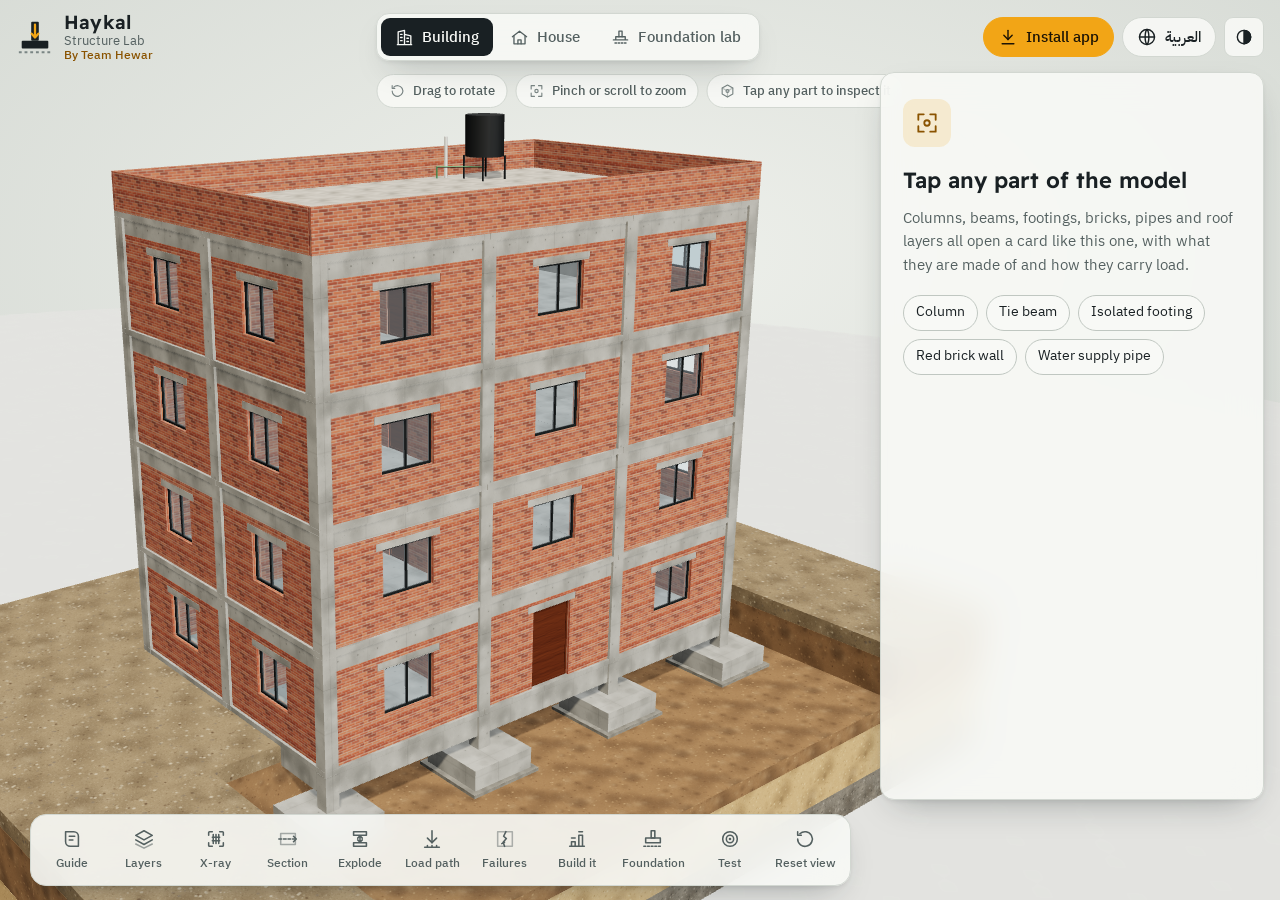
==== commit ebf5bf73: "Credit Team Hewar under the logo Co-Authored-By: Claude Opus 5.5 <noreply@anthropic.com>" ====
--- a/index.html
+++ b/index.html
@@ -39,7 +39,7 @@
         <path d="M20 7v13" class="m-arrow"/><path d="m16.5 16.5 3.5 4 3.5-4" class="m-arrow"/>
         <path d="M3 36h34" class="m-soil"/>
       </svg>
-      <div class="brand-txt"><strong data-i18n="appName">Haykal</strong><span data-i18n="appSub">Structure Lab</span></div>
+      <div class="brand-txt"><strong data-i18n="appName">Haykal</strong><span data-i18n="appSub">Structure Lab</span><span class="brand-by" data-i18n="appBy">By Team Hewar</span></div>
     </div>
     <nav class="modes" role="tablist" aria-label="Models">
       <button role="tab" class="mode" data-mode="building" aria-selected="true"><span data-icon="building"></span><span data-i18n="mode.building">Building</span></button>
--- a/css/app.css
+++ b/css/app.css
@@ -115,6 +115,8 @@
 .brand-txt { display: flex; flex-direction: column; line-height: 1.15; }
 .brand-txt strong { font-family: var(--font-display); font-weight: 600; font-size: 19px; letter-spacing: .01em; }
 .brand-txt span { font-size: 12.5px; color: var(--ink-2); }
+/* team credit: stays visible on every screen size, unlike the subtitle */
+.brand-txt .brand-by { display: block; margin-top: 1px; font-size: 11.5px; font-weight: 500; color: var(--amber-ink); white-space: nowrap; }
 .modes {
   margin-inline: auto; display: flex; gap: 3px; padding: 4px; border-radius: 13px;
   background: var(--surface); border: 1px solid var(--line); box-shadow: var(--shadow);
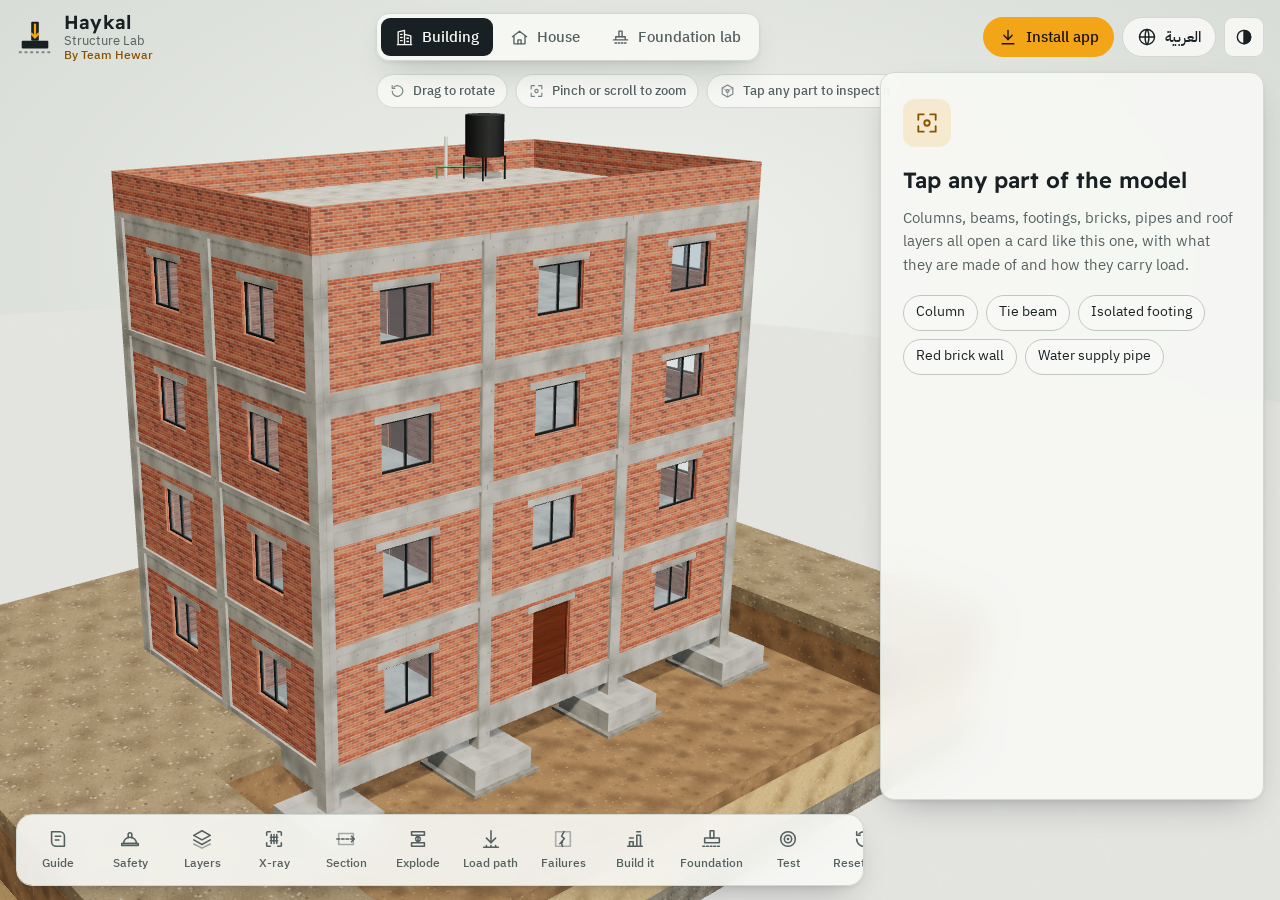
==== commit a699afee: "Add site safety notes and a foundation chooser Co-Authored-By: Claude Opus 5.5 <noreply@anthropic.co" ====
--- a/index.html
+++ b/index.html
@@ -88,6 +88,7 @@
 
   <nav id="dock" class="dock" data-i18n-aria="tool.layers">
     <button data-tool="guide" aria-pressed="false"><span data-icon="guide"></span><span data-i18n="tool.guide">Guide</span></button>
+    <button data-tool="safety" aria-pressed="false"><span data-icon="helmet"></span><span data-i18n="tool.safety">Safety</span></button>
     <button data-tool="layers" aria-pressed="false"><span data-icon="layers"></span><span data-i18n="tool.layers">Layers</span></button>
     <button data-tool="xray" aria-pressed="false"><span data-icon="xray"></span><span data-i18n="tool.xray">X-ray</span></button>
     <button data-tool="section" aria-pressed="false"><span data-icon="section"></span><span data-i18n="tool.section">Section</span></button>
@@ -113,6 +114,7 @@
 
   <button id="quizResume" class="pill-btn quiz-resume" hidden><span data-icon="quiz"></span><span data-i18n="quiz.resume">Back to the test</span></button>
   <div id="quiz" class="quiz" hidden></div>
+  <div id="learn" class="quiz" hidden></div>
   <div id="toast" class="toast" role="status" aria-live="polite"></div>
   <div id="loader" class="loader"><div class="ld-bar"></div><span data-i18n="loading">Building the model</span></div>
 </div>
--- a/css/app.css
+++ b/css/app.css
@@ -461,6 +461,41 @@
 .quiz-resume { position: absolute; z-index: 19; bottom: 96px; left: 50%; transform: translateX(-50%); background: var(--ink); color: var(--surface-solid); border-color: var(--ink); box-shadow: var(--shadow); }
 .quiz-resume:hover { background: var(--ink); filter: brightness(1.15); }
 
+/* ---------- safety notes and foundation helper ---------- */
+.ln-card { width: min(760px, 100%); }
+.sf-grid { display: grid; grid-template-columns: repeat(auto-fill, minmax(260px, 1fr)); gap: 10px; }
+.sf-item { padding: 12px 14px; border-radius: 12px; background: var(--surface-2); border: 1px solid var(--line); scroll-margin-top: 8px; transition: border-color .4s; }
+.sf-item.flash { border-color: var(--amber); }
+.sf-item h3 { margin: 0 0 6px; display: flex; align-items: center; gap: 8px; font-family: var(--font-display); font-weight: 600; font-size: 15px; }
+.sf-item h3 .ic { color: var(--amber-ink); }
+.sf-item ul, .safety ul { margin: 0; padding-inline-start: 18px; display: flex; flex-direction: column; gap: 5px; font-size: 14px; }
+.sf-item li::marker, .safety li::marker { color: var(--amber-ink); }
+.safety h3 .ic { width: 17px; height: 17px; color: var(--amber-ink); }
+.safety .btn { margin-top: 8px; }
+.ln-q h3, .ln-calc h3 { margin: 0 0 8px; font-family: var(--font-display); font-size: 14.5px; font-weight: 600; }
+.ln-seg { flex-wrap: wrap; }
+.ln-seg button { flex: 1 1 auto; white-space: nowrap; unicode-bidi: plaintext; }
+.ln-result { padding: 14px 16px; border-radius: 14px; background: var(--amber-soft); border: 1px solid color-mix(in srgb, var(--amber) 45%, transparent); }
+.ln-result p { margin: 0 0 8px; font-size: 14.5px; }
+.ln-label { font-size: 12.5px !important; color: var(--ink-2); margin-bottom: 2px !important; }
+.ln-type { margin: 0 0 6px; display: flex; align-items: center; gap: 8px; font-family: var(--font-display); font-weight: 600; font-size: 21px; }
+.ln-type .ic { width: 24px; height: 24px; color: var(--amber-ink); }
+.ln-note { display: flex; gap: 8px; align-items: flex-start; font-size: 13.5px !important; color: var(--ink-2); }
+.ln-note .ic { width: 16px; height: 16px; flex: none; margin-top: 3px; color: var(--amber-ink); }
+.ln-calc p { margin: 0 0 8px; font-size: 14px; }
+.ln-bar { position: relative; height: 10px; margin: 4px 0 10px; border-radius: 5px; background: var(--surface-2); overflow: hidden; }
+.ln-bar span { position: absolute; inset-block: 0; inset-inline-start: 0; background: var(--amber); border-radius: 5px; }
+.ln-bar i { position: absolute; inset-block: 0; width: 2px; background: var(--ink-3); opacity: .7; }
+.ln-rule { font-size: 13px !important; color: var(--ink-2); }
+.ln-types { display: grid; grid-template-columns: repeat(auto-fill, minmax(220px, 1fr)); gap: 8px; margin: 0; padding: 0; list-style: none; }
+.ln-types li { padding: 12px 14px; border-radius: 12px; border: 1.5px solid var(--line); }
+.ln-types li.on { border-color: var(--amber); }
+.ln-types b { display: block; margin-bottom: 4px; font-family: var(--font-display); font-weight: 600; }
+.ln-types dl { margin: 0; font-size: 13px; }
+.ln-types dt { color: var(--ink-3); font-size: 12px; margin-top: 4px; }
+.ln-types dd { margin: 0; }
+.pop-help { width: 100%; justify-content: center; margin-top: 8px; }
+
 /* ---------- 3D labels ---------- */
 .seltag {
   display: flex; align-items: center; gap: 8px; padding: 5px 10px; border-radius: 8px; margin-top: -26px;
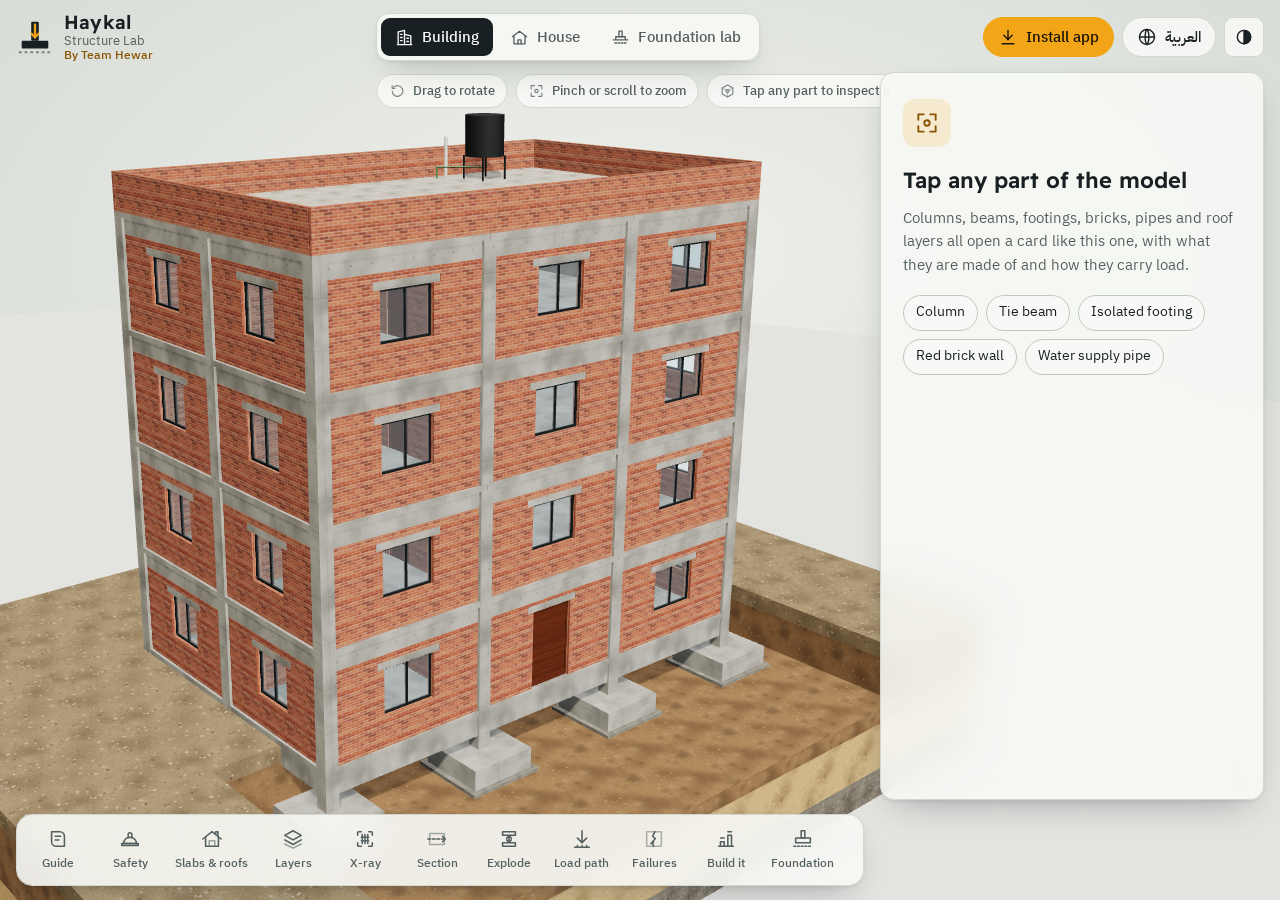
==== commit 7aa59571: "Add slab systems and roof shapes study panel Co-Authored-By: Claude Opus 5.5 <noreply@anthropic.com>" ====
--- a/index.html
+++ b/index.html
@@ -89,6 +89,7 @@
   <nav id="dock" class="dock" data-i18n-aria="tool.layers">
     <button data-tool="guide" aria-pressed="false"><span data-icon="guide"></span><span data-i18n="tool.guide">Guide</span></button>
     <button data-tool="safety" aria-pressed="false"><span data-icon="helmet"></span><span data-i18n="tool.safety">Safety</span></button>
+    <button data-tool="roofs" aria-pressed="false"><span data-icon="roof"></span><span data-i18n="tool.roofs">Slabs &amp; roofs</span></button>
     <button data-tool="layers" aria-pressed="false"><span data-icon="layers"></span><span data-i18n="tool.layers">Layers</span></button>
     <button data-tool="xray" aria-pressed="false"><span data-icon="xray"></span><span data-i18n="tool.xray">X-ray</span></button>
     <button data-tool="section" aria-pressed="false"><span data-icon="section"></span><span data-i18n="tool.section">Section</span></button>
@@ -115,6 +116,7 @@
   <button id="quizResume" class="pill-btn quiz-resume" hidden><span data-icon="quiz"></span><span data-i18n="quiz.resume">Back to the test</span></button>
   <div id="quiz" class="quiz" hidden></div>
   <div id="learn" class="quiz" hidden></div>
+  <div id="roofs" class="quiz" hidden></div>
   <div id="toast" class="toast" role="status" aria-live="polite"></div>
   <div id="loader" class="loader"><div class="ld-bar"></div><span data-i18n="loading">Building the model</span></div>
 </div>
--- a/css/app.css
+++ b/css/app.css
@@ -677,3 +677,75 @@
 @media (prefers-reduced-motion: reduce) {
   *, *::before, *::after { transition-duration: 0s !important; animation-duration: 0s !important; }
 }
+
+/* ---------- slab systems and roof shapes ---------- */
+:root { --rf-wall: #efe5d3; --rf-roof: #c8673f; --rf-flat: #d6dad3; --rf-glass: #9cc0d3; --rf-door: #8a5a3b; --rf-edge: #59625f; --rf-ground: rgba(70, 85, 70, .13); }
+@media (prefers-color-scheme: dark) {
+  :root:not([data-theme="light"]) { --rf-wall: #5a554c; --rf-roof: #c0603a; --rf-flat: #6a7173; --rf-glass: #5b88a3; --rf-door: #74492f; --rf-edge: #151a1c; --rf-ground: rgba(255, 255, 255, .06); }
+}
+:root[data-theme="dark"] { --rf-wall: #5a554c; --rf-roof: #c0603a; --rf-flat: #6a7173; --rf-glass: #5b88a3; --rf-door: #74492f; --rf-edge: #151a1c; --rf-ground: rgba(255, 255, 255, .06); }
+.rf-card { width: min(980px, 100%); max-height: min(860px, calc(100% - 16px)); }
+.rf-tabs { display: grid; grid-template-columns: 1fr 1fr; gap: 8px; padding: 0 20px 14px; border-bottom: 1px solid var(--line); }
+.rf-tabs button { display: flex; align-items: center; gap: 10px; padding: 10px 12px; text-align: start; border-radius: 12px; border: 1.5px solid var(--line-2); background: var(--surface-solid); transition: border-color .15s, background .15s; }
+.rf-tabs button:hover { border-color: var(--ink-3); }
+.rf-tabs button[aria-selected="true"] { border-color: var(--amber); background: var(--amber-soft); }
+.rf-tabs .ic { width: 22px; height: 22px; flex: none; color: var(--amber-ink); }
+.rf-tabs span { display: flex; flex-direction: column; min-width: 0; }
+.rf-tabs strong { font-family: var(--font-display); font-weight: 600; font-size: 15px; }
+.rf-tabs small { font-size: 12.5px; color: var(--ink-2); }
+.rf-num { width: 24px; height: 24px; flex: none; display: grid; place-items: center; border-radius: 50%; background: var(--ink); color: var(--surface-solid); font-size: 13px; }
+#roofs .qz-body > * { flex-shrink: 0; }
+.rf-svg { direction: ltr; }
+.rf-lead { margin: 0; color: var(--ink-2); font-size: 14.5px; max-width: 80ch; }
+.rf-picks { display: grid; grid-template-columns: repeat(auto-fill, minmax(104px, 1fr)); gap: 8px; }
+.rf-picks button { display: flex; flex-direction: column; align-items: center; gap: 2px; padding: 6px 6px 8px; border-radius: 12px; border: 1.5px solid var(--line); background: var(--surface-2); font-size: 12.5px; line-height: 1.25; text-align: center; transition: border-color .15s, background .15s; }
+.rf-picks button:hover { border-color: var(--ink-3); }
+.rf-picks button[aria-selected="true"] { border-color: var(--amber); background: var(--amber-soft); font-weight: 600; }
+.rf-picks .rf-svg { width: 100%; height: auto; aspect-ratio: 240 / 172; }
+.rf-picks .rf-t { display: none; }
+.rf-detail { display: grid; grid-template-columns: minmax(0, 1.05fr) minmax(0, 1fr); gap: 14px 20px; padding: 16px; border-radius: 14px; border: 1px solid var(--line); background: var(--surface-solid); scroll-margin: 8px; }
+.rf-fig { display: flex; flex-direction: column; gap: 6px; padding: 8px; border-radius: 12px; background: var(--surface-2); }
+.rf-fig .rf-svg { width: 100%; height: auto; }
+.rf-svg .rf-t { font-family: var(--font-body); font-size: 8.5px; fill: var(--ink-2); }
+.rf-svg.is-roof .rf-t { font-size: 8px; fill: var(--ink); paint-order: stroke; stroke: var(--surface-2); stroke-width: 2.5px; }
+.rf-rain { stroke: var(--comp); stroke-width: 1.8; marker-end: url(#rfW); stroke-linecap: round; }
+.rf-gut { stroke: var(--comp); stroke-width: 2.4; stroke-linecap: round; opacity: .75; }
+.rf-dim { stroke: var(--amber-ink); stroke-width: 1.2; stroke-dasharray: 3 2; }
+.rf-ground { fill: var(--rf-ground); }
+.rf-legend { display: flex; flex-wrap: wrap; gap: 4px 14px; font-size: 12px; color: var(--ink-2); }
+.rf-legend span { display: inline-flex; align-items: center; gap: 6px; }
+.rf-legend i { width: 18px; height: 0; border-top: 2px solid; }
+.rf-legend .lg-load { border-color: var(--amber-ink); } .rf-legend .lg-rain { border-color: var(--comp); } .rf-legend .lg-gut { border-top-width: 3px; border-color: var(--comp); opacity: .75; }
+.rf-info { display: flex; flex-direction: column; gap: 8px; align-items: flex-start; }
+.rf-info p { margin: 0; font-size: 14.5px; }
+.rf-name { margin: 0; font-family: var(--font-display); font-weight: 600; font-size: 20px; }
+.rf-badge { display: inline-flex; align-items: center; gap: 6px; padding: 4px 10px; border-radius: 999px; background: var(--amber-soft); font-size: 13px !important; }
+.rf-badge .ic { width: 16px; height: 16px; color: var(--amber-ink); }
+.rf-path { padding: 8px 10px; border-radius: 10px; background: var(--surface-2); font-size: 13.5px !important; }
+.rf-detail h4 { margin: 0 0 6px; display: flex; align-items: center; gap: 6px; font-family: var(--font-display); font-weight: 600; font-size: 14.5px; }
+.rf-detail h4 .ic { width: 17px; height: 17px; }
+.rf-detail ul { margin: 0; padding-inline-start: 18px; display: flex; flex-direction: column; gap: 4px; font-size: 14px; }
+.rf-pm { grid-column: 1 / -1; display: grid; grid-template-columns: 1fr 1fr; gap: 10px; }
+.rf-pm section { padding: 10px 12px; border-radius: 12px; border-inline-start: 4px solid; }
+.rf-plus { background: var(--ok-bg); border-color: var(--ok) !important; } .rf-plus h4 .ic { color: var(--ok); }
+.rf-minus { background: var(--bad-bg); border-color: var(--bad) !important; } .rf-minus h4 .ic { color: var(--bad); }
+.rf-use, .rf-when, .rf-water { grid-column: 1 / -1; }
+.rf-use ul { list-style: none; padding: 0; gap: 6px; }
+.rf-use li { display: grid; grid-template-columns: minmax(150px, 220px) 1fr; gap: 10px; align-items: start; padding: 8px 10px; border-radius: 10px; background: var(--surface-2); }
+.rf-app { display: inline-flex; align-items: center; gap: 6px; font-size: 13.5px; }
+.rf-app .ic { width: 18px; height: 18px; flex: none; color: var(--amber-ink); }
+.rf-when p { margin: 0; font-size: 14.5px; }
+.rf-water { padding: 10px 12px; border-radius: 12px; background: color-mix(in srgb, var(--comp) 10%, transparent); border-inline-start: 4px solid var(--comp); }
+.rf-water h4 .ic { color: var(--comp); }
+.rf-link { margin: 0; display: flex; gap: 8px; align-items: flex-start; padding: 10px 12px; border-radius: 12px; border: 1px dashed var(--line-2); font-size: 13.5px; color: var(--ink-2); }
+.rf-link .ic { width: 18px; height: 18px; flex: none; color: var(--amber-ink); margin-top: 1px; }
+.rf-note { margin: 0; font-size: 12.5px; color: var(--ink-3); }
+@media (max-width: 720px) {
+  .rf-tabs { padding: 0 16px 12px; gap: 6px; }
+  .rf-tabs button { padding: 8px; gap: 6px; } .rf-tabs .ic { display: none; } .rf-tabs small { display: none; }
+  .rf-picks { display: flex; overflow-x: auto; scrollbar-width: none; padding-bottom: 2px; }
+  .rf-picks button { flex: 0 0 104px; }
+  .rf-detail { grid-template-columns: 1fr; padding: 12px; }
+  .rf-pm { grid-template-columns: 1fr; }
+  .rf-use li { grid-template-columns: 1fr; gap: 4px; }
+}
